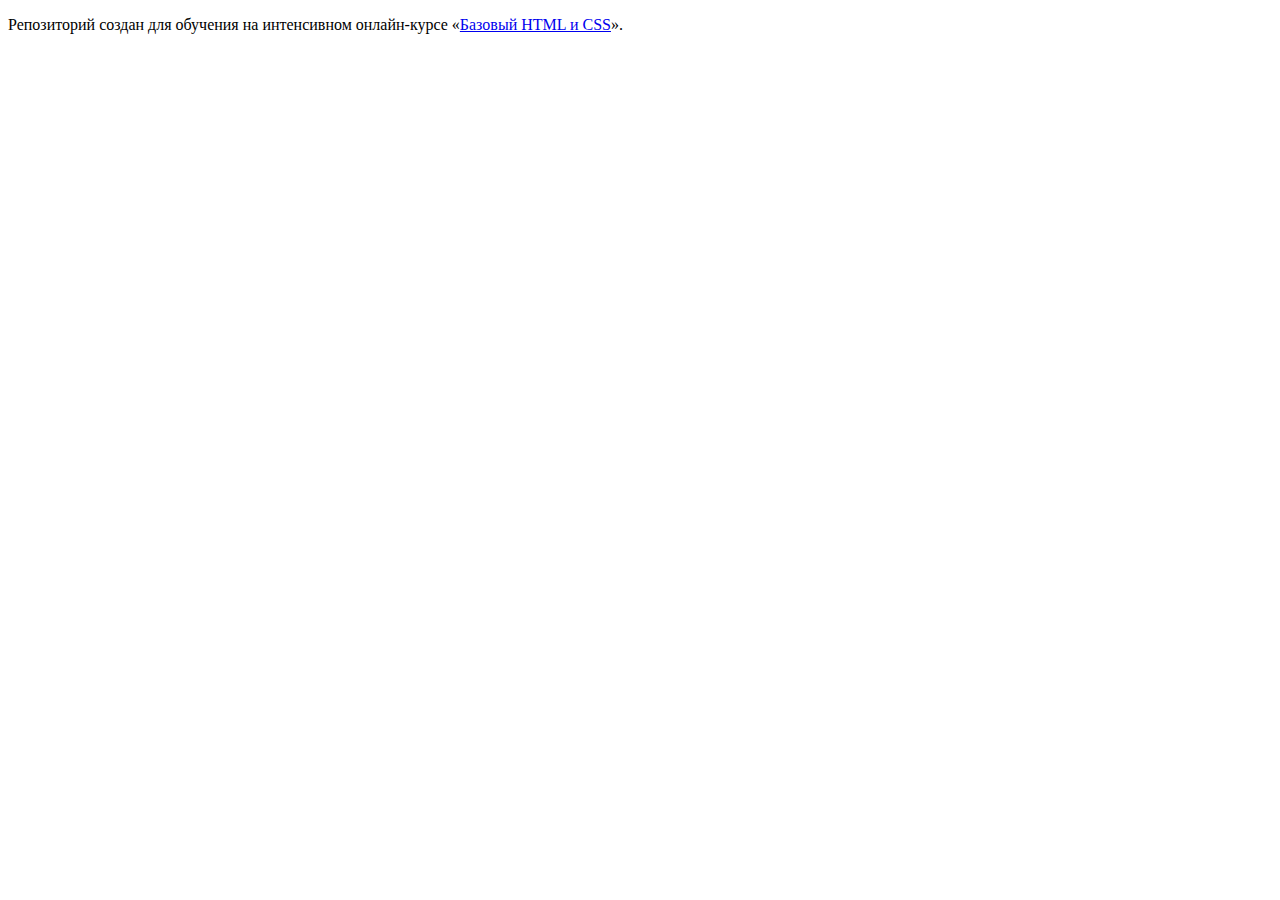
==== index.html @ 091b5f18 ":hatching_chick:" ====
<!DOCTYPE html>
<html lang="ru">
  <head>
    <meta charset="utf-8">
    <title>HTML Academy: Барбершоп</title>
  </head>
  <body>

    <p>Репозиторий создан для обучения на интенсивном онлайн‑курсе «<a href="https://htmlacademy.ru/intensive/htmlcss">Базовый HTML и CSS</a>».</p>

  </body>
</html>
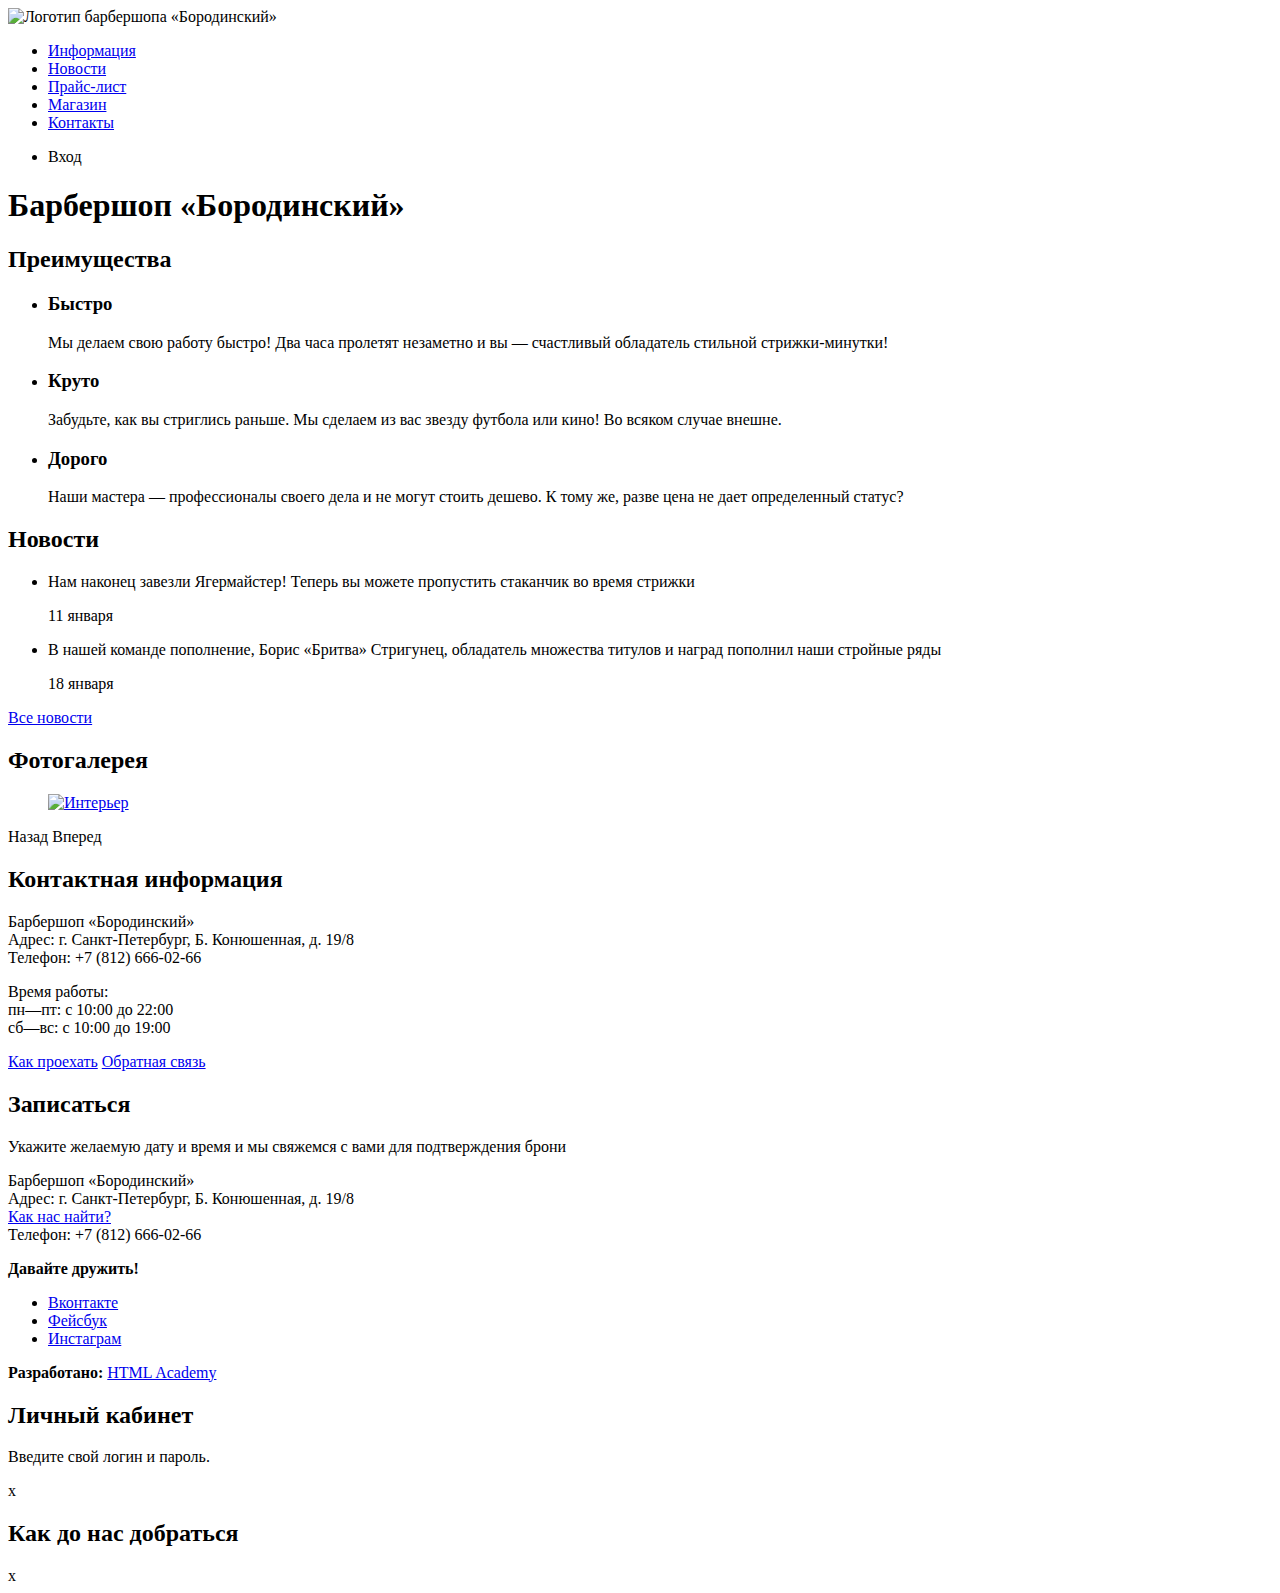
==== commit 8765f5c4: "Учебный проект. Разметка без форм. Главная страница, страница каталога, карточка товара, Прайс-лист" ====
--- a/index.html
+++ b/index.html
@@ -1,12 +1,124 @@
-<!DOCTYPE html>
+﻿<!DOCTYPE html>
 <html lang="ru">
-  <head>
-    <meta charset="utf-8">
-    <title>HTML Academy: Барбершоп</title>
-  </head>
-  <body>
+<head>
+  <meta charset="utf-8">
+  <title>Барбершоп «Бородинский»</title>
+</head>
+<body>
+  <header class="main-header">
+    <nav class="main-navigation">
+      <a class="main-header-logo">
+        <img src="img/index-logo.svg" width="368" height="153" alt="Логотип барбершопа «Бородинский»">
+      </a>
+      <ul class="site-navigation">
+        <li><a href="info.html">Информация</a></li>
+        <li><a href="news.html">Новости</a></li>
+        <li><a href="price.html">Прайс-лист</a></li>
+        <li><a href="catalog.html">Магазин</a></li>
+        <li><a href="contacts.html">Контакты</a></li>
+      </ul>
+      <ul class="user-navigation">
+        <li class="login-link">Вход</li>
+      </ul>
+    </nav>
+  </header>
+  <main class="container">
+    <h1 class="visually-hidden">Барбершоп «Бородинский»</h1>
 
-    <p>Репозиторий создан для обучения на интенсивном онлайн‑курсе «<a href="https://htmlacademy.ru/intensive/htmlcss">Базовый HTML и CSS</a>».</p>
+    <section class="features">
+      <h2 class="visually-hidden">Преимущества</h2>
+      <ul class="features-list">
+        <li class="feature-item">
+          <h3>Быстро</h3>
+          <p>Мы делаем свою работу быстро! Два часа пролетят незаметно и вы — счастливый обладатель стильной стрижки-минутки!</p>
+        </li>
+        <li class="feature-item">
+          <h3>Круто</h3>
+          <p>Забудьте, как вы стриглись раньше. Мы сделаем из вас звезду футбола или кино! Во всяком случае внешне.</p>
+        </li>
+        <li class="feature-item">
+          <h3>Дорого</h3>
+          <p>Наши мастера — профессионалы своего дела и не могут стоить дешево. К тому же, разве цена не дает определенный статус?</p>
+        </li>
+      </ul>
+    </section>
 
-  </body>
-</html>
+    <section class="news">
+      <h2>Новости</h2>
+      <ul class="news-list">
+        <li class="news-item">
+          <p>Нам наконец завезли Ягермайстер! Теперь вы можете пропустить стаканчик во время стрижки</p>
+          <time datetime="2016-01-11">11 января</time>
+        </li>
+        <li class="news-item">
+          <p>В нашей команде пополнение, Борис «Бритва» Стригунец, обладатель множества титулов и наград пополнил наши стройные ряды</p>
+          <time datetime="2016-01-18">18 января</time>
+        </li>
+      </ul>
+      <a class="button" href="news.html">Все новости</a>
+    </section>
+
+    <section class="gallery">
+      <h2>Фотогалерея</h2>
+      <figure class="gallery-content">
+        <a href="#"><img src="img/studio.jpg" width="286" height="164" alt="Интерьер"></a>
+      </figure>
+      <span class="button gallery-button gallery-button-back">Назад</span>
+      <span class="button gallery-button gallery-button-next">Вперед</span>
+    </section>
+
+    <section class="contacts">
+      <h2>Контактная информация</h2>
+      <p>
+        Барбершоп «Бородинский»<br>
+        Адрес: г. Санкт-Петербург, Б. Конюшенная, д. 19/8<br>
+        Телефон: +7 (812) 666-02-66
+      </p>
+      <p>
+        Время работы:<br>
+        пн—пт: с 10:00 до 22:00<br>
+        сб—вс: с 10:00 до 19:00
+      </p>
+      <a class="button contacts-button" href="map.html">Как проехать</a>
+      <a class="button contacts-button" href="contacts.html">Обратная связь</a>
+    </section>
+
+    <section class="appointment">
+      <h2>Записаться</h2>
+      <p class="appointment-info">Укажите желаемую дату и время и мы свяжемся с вами для подтверждения брони</p>
+      <!-- Здесь будет форма -->
+    </section>    
+  </main>
+  <footer class="main-footer">
+    <p class="footer-contacts">
+      Барбершоп «Бородинский»<br>
+      Адрес: г. Санкт-Петербург, Б. Конюшенная, д. 19/8<br>
+      <a href="map.html">Как нас найти?</a><br>
+      Телефон: +7 (812) 666-02-66
+    </p>
+    <div class="footer-social">
+      <b>Давайте дружить!</b>
+      <ul>
+        <li><a class="social-button" href="#">Вконтакте</a></li>
+        <li><a class="social-button" href="#">Фейсбук</a></li>
+        <li><a class="social-button" href="#">Инстаграм</a></li>
+      </ul>
+    </div>
+    <p class="footer-copyright">
+      <b>Разработано:</b>
+      <a class="button" href="https://htmlacademy.ru">HTML Academy</a>
+    </p>
+  </footer>  
+  <section class="modal modal-login">
+    <h2>Личный кабинет</h2>
+    <p>Введите свой логин и пароль.</p>
+    <!-- Здесь будет форма -->
+    <span class="modal-close">x</span>
+  </section>
+
+  <section class="modal modal-map">
+    <h2 class="visually-hidden">Как до нас добраться</h2>
+    <span class="modal-close">x</span>
+  </section>
+</body>
+</html>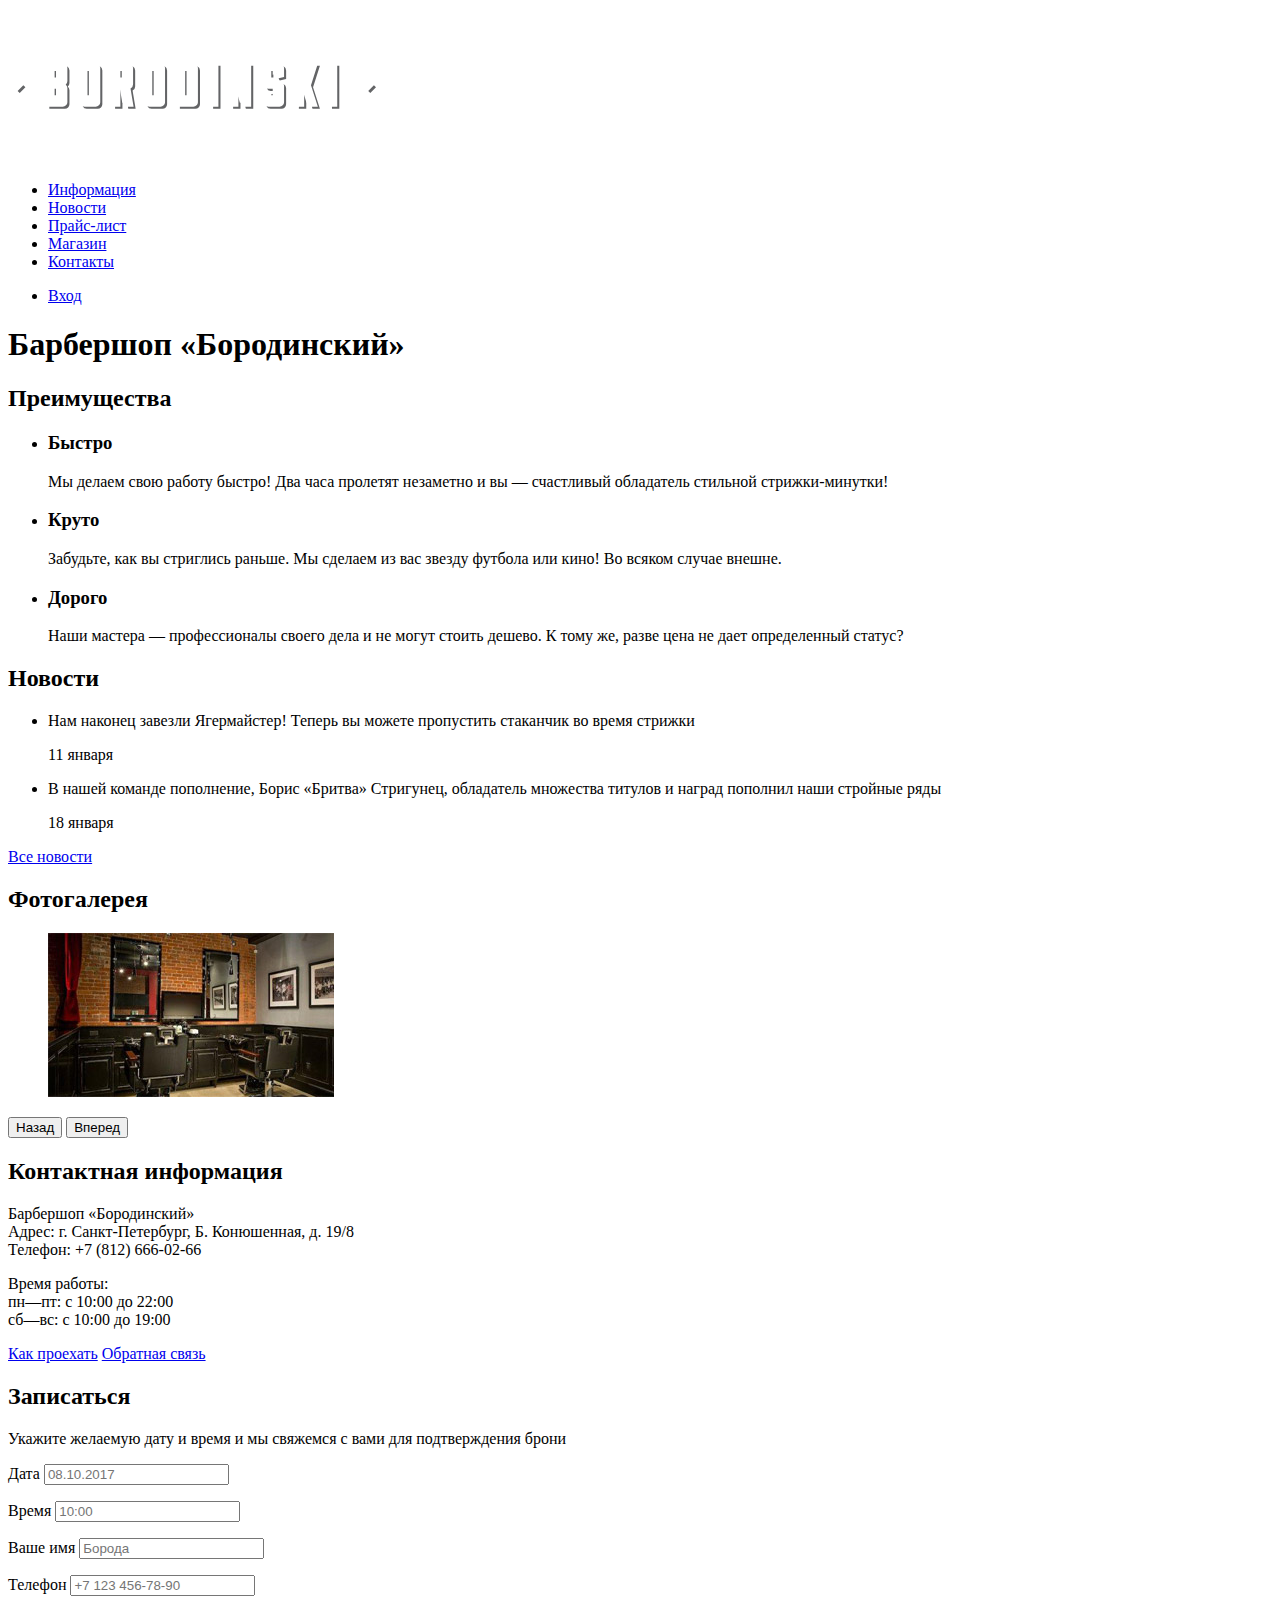
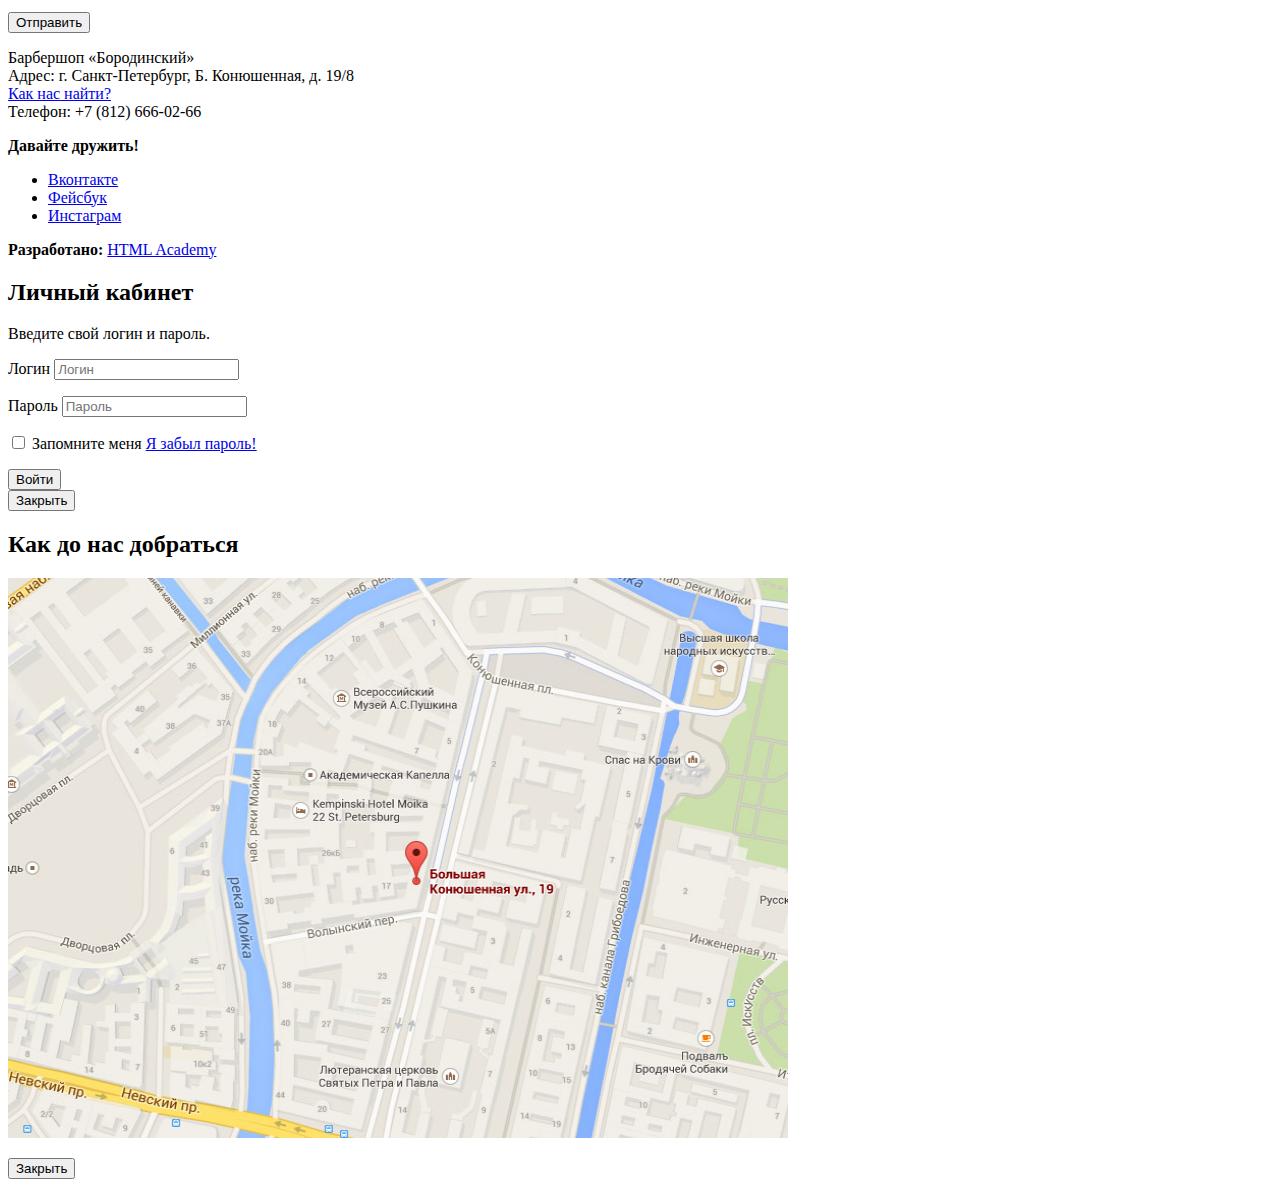
==== commit 71252190: "Добавлена доступность. Размечены формы всех страниц с учетом доступности" ====
--- a/index.html
+++ b/index.html
@@ -18,7 +18,9 @@
         <li><a href="contacts.html">Контакты</a></li>
       </ul>
       <ul class="user-navigation">
-        <li class="login-link">Вход</li>
+        <li class="login-link">
+          <a class="login-link" href="login.html">Вход</a>
+        </li>
       </ul>
     </nav>
   </header>
@@ -63,8 +65,8 @@
       <figure class="gallery-content">
         <a href="#"><img src="img/studio.jpg" width="286" height="164" alt="Интерьер"></a>
       </figure>
-      <span class="button gallery-button gallery-button-back">Назад</span>
-      <span class="button gallery-button gallery-button-next">Вперед</span>
+      <button class="button gallery-button gallery-button-back" type="button">Назад</button>
+      <button class="button gallery-button gallery-button-next" type="button">Вперед</button>
     </section>
 
     <section class="contacts">
@@ -86,8 +88,26 @@
     <section class="appointment">
       <h2>Записаться</h2>
       <p class="appointment-info">Укажите желаемую дату и время и мы свяжемся с вами для подтверждения брони</p>
-      <!-- Здесь будет форма -->
-    </section>    
+      <form class="appointment-form" action="https://echo.htmlacademy.ru" method="post">
+        <p class="appointment-item">
+          <label for="appointment-date">Дата</label>
+          <input id="appointment-date" type="text" name="date" value="" placeholder="08.10.2017">
+        </p>
+        <p class="appointment-item">
+          <label for="appointment-time">Время</label>
+          <input id="appointment-time" type="text" name="time" value="" placeholder="10:00">
+        </p>
+        <p class="appointment-item">
+          <label for="appointment-name">Ваше имя</label>
+          <input id="appointment-name" type="text" name="name" value="" placeholder="Борода">
+        </p>
+        <p class="appointment-item">
+          <label for="appointment-phone">Телефон</label>
+          <input id="appointment-phone" type="tel" name="phone" value="" placeholder="+7 123 456-78-90">
+        </p>
+        <button class="button" type="submit">Отправить</button>
+      </form>
+    </section>
   </main>
   <footer class="main-footer">
     <p class="footer-contacts">
@@ -112,13 +132,34 @@
   <section class="modal modal-login">
     <h2>Личный кабинет</h2>
     <p>Введите свой логин и пароль.</p>
-    <!-- Здесь будет форма -->
-    <span class="modal-close">x</span>
+    <form class="login-form" action="https://echo.htmlacademy.ru" method="post">
+      <p>
+        <label class="visually-hidden" for="user-login">Логин</label>
+        <input class="login-icon-user" id="user-login" type="text" name="login" placeholder="Логин">
+      </p>
+      <p>
+        <label class="visually-hidden" for="user-password">Пароль</label>
+        <input class="login-icon-password" id="user-password" type="password" name="password" placeholder="Пароль">
+      </p>
+      <p class="login-password-info">
+        <label class="login-checkbox">
+          <input type="checkbox" name="remember" class="visually-hidden">
+          <span class="checkbox-indicator"></span>
+          Запомните меня
+        </label>
+        <a class="restore" href="#">Я забыл пароль!</a>
+      </p>
+      <button class="button" type="submit">Войти</button>
+    </form>
+    <button class="modal-close" type="button">Закрыть</button>
   </section>
 
   <section class="modal modal-map">
     <h2 class="visually-hidden">Как до нас добраться</h2>
-    <span class="modal-close">x</span>
+    <p>
+      <img src="img/map.jpg" width="780" height="560" alt="Офис компании по адресу ул. Большая Конюшенная 19/8, Санкт-Петербург">
+    </p>
+    <button class="modal-close" type="button">Закрыть</button>
   </section>
 </body>
 </html>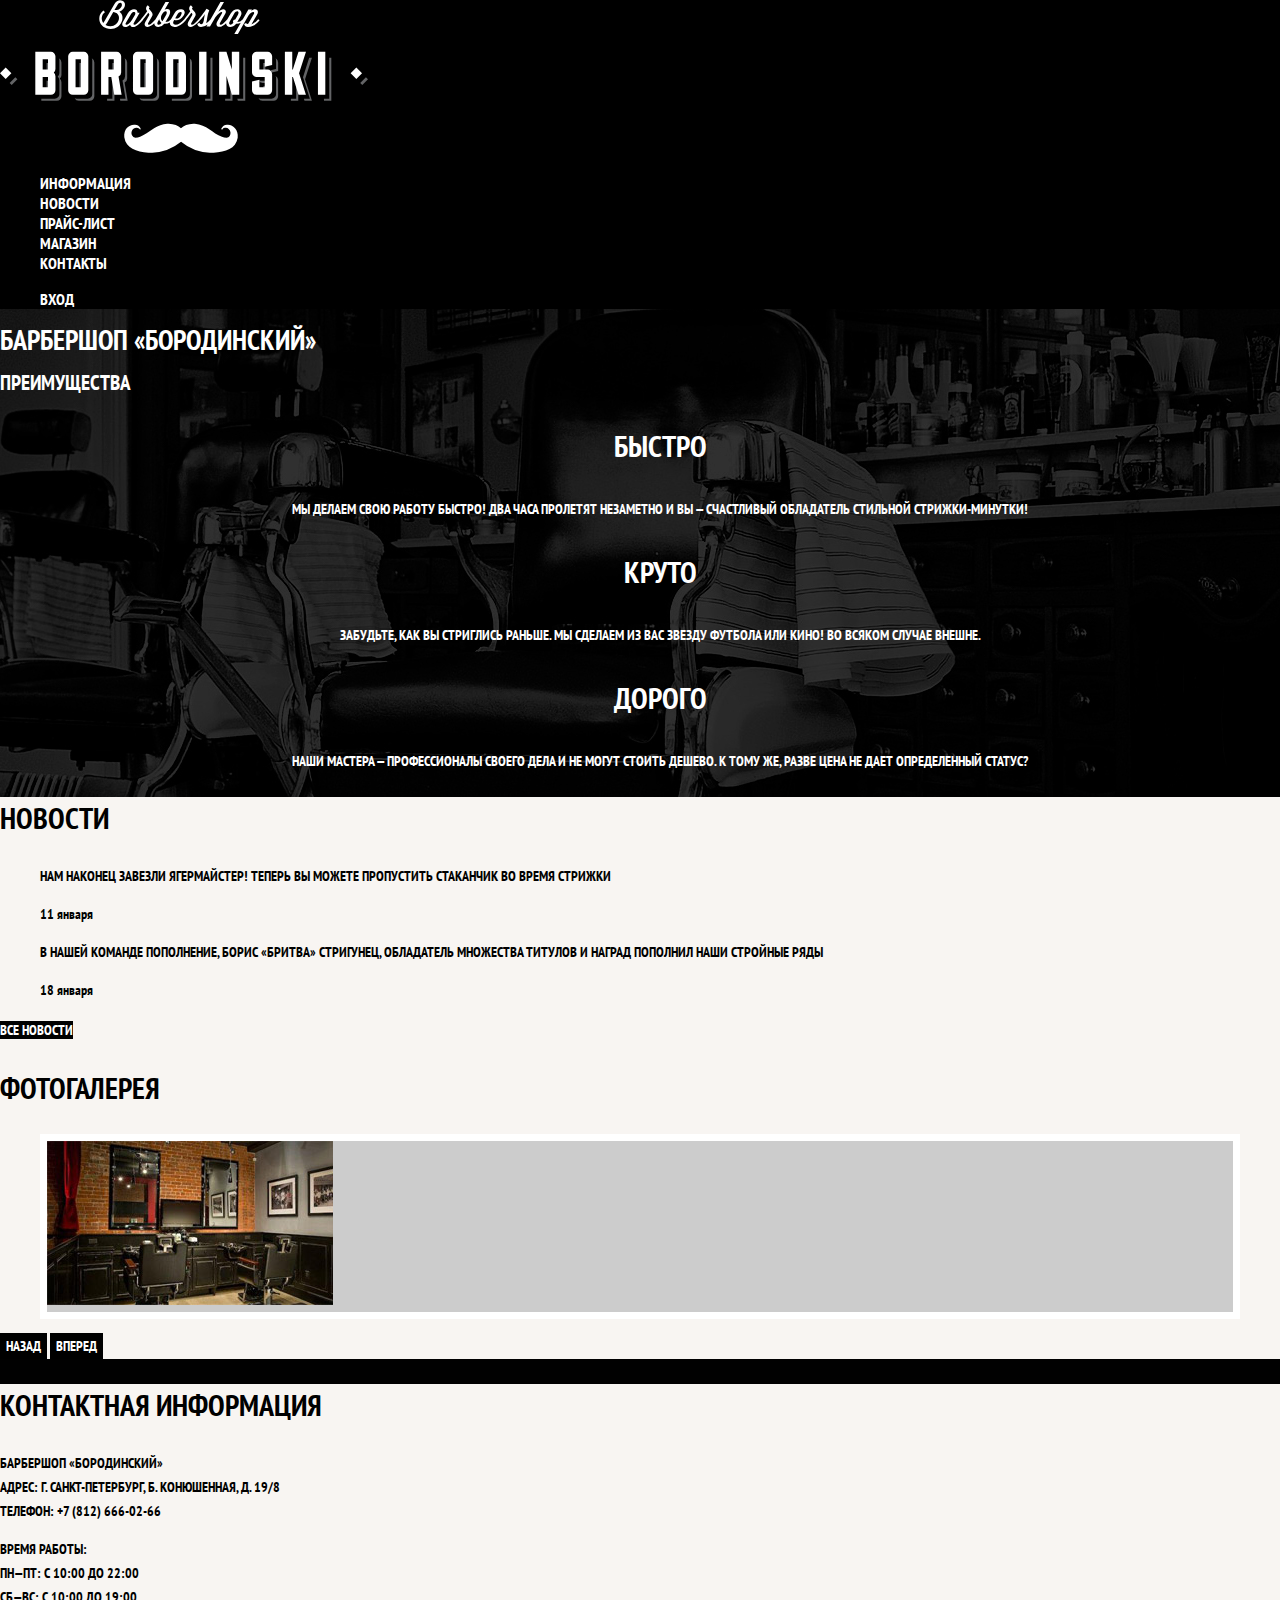
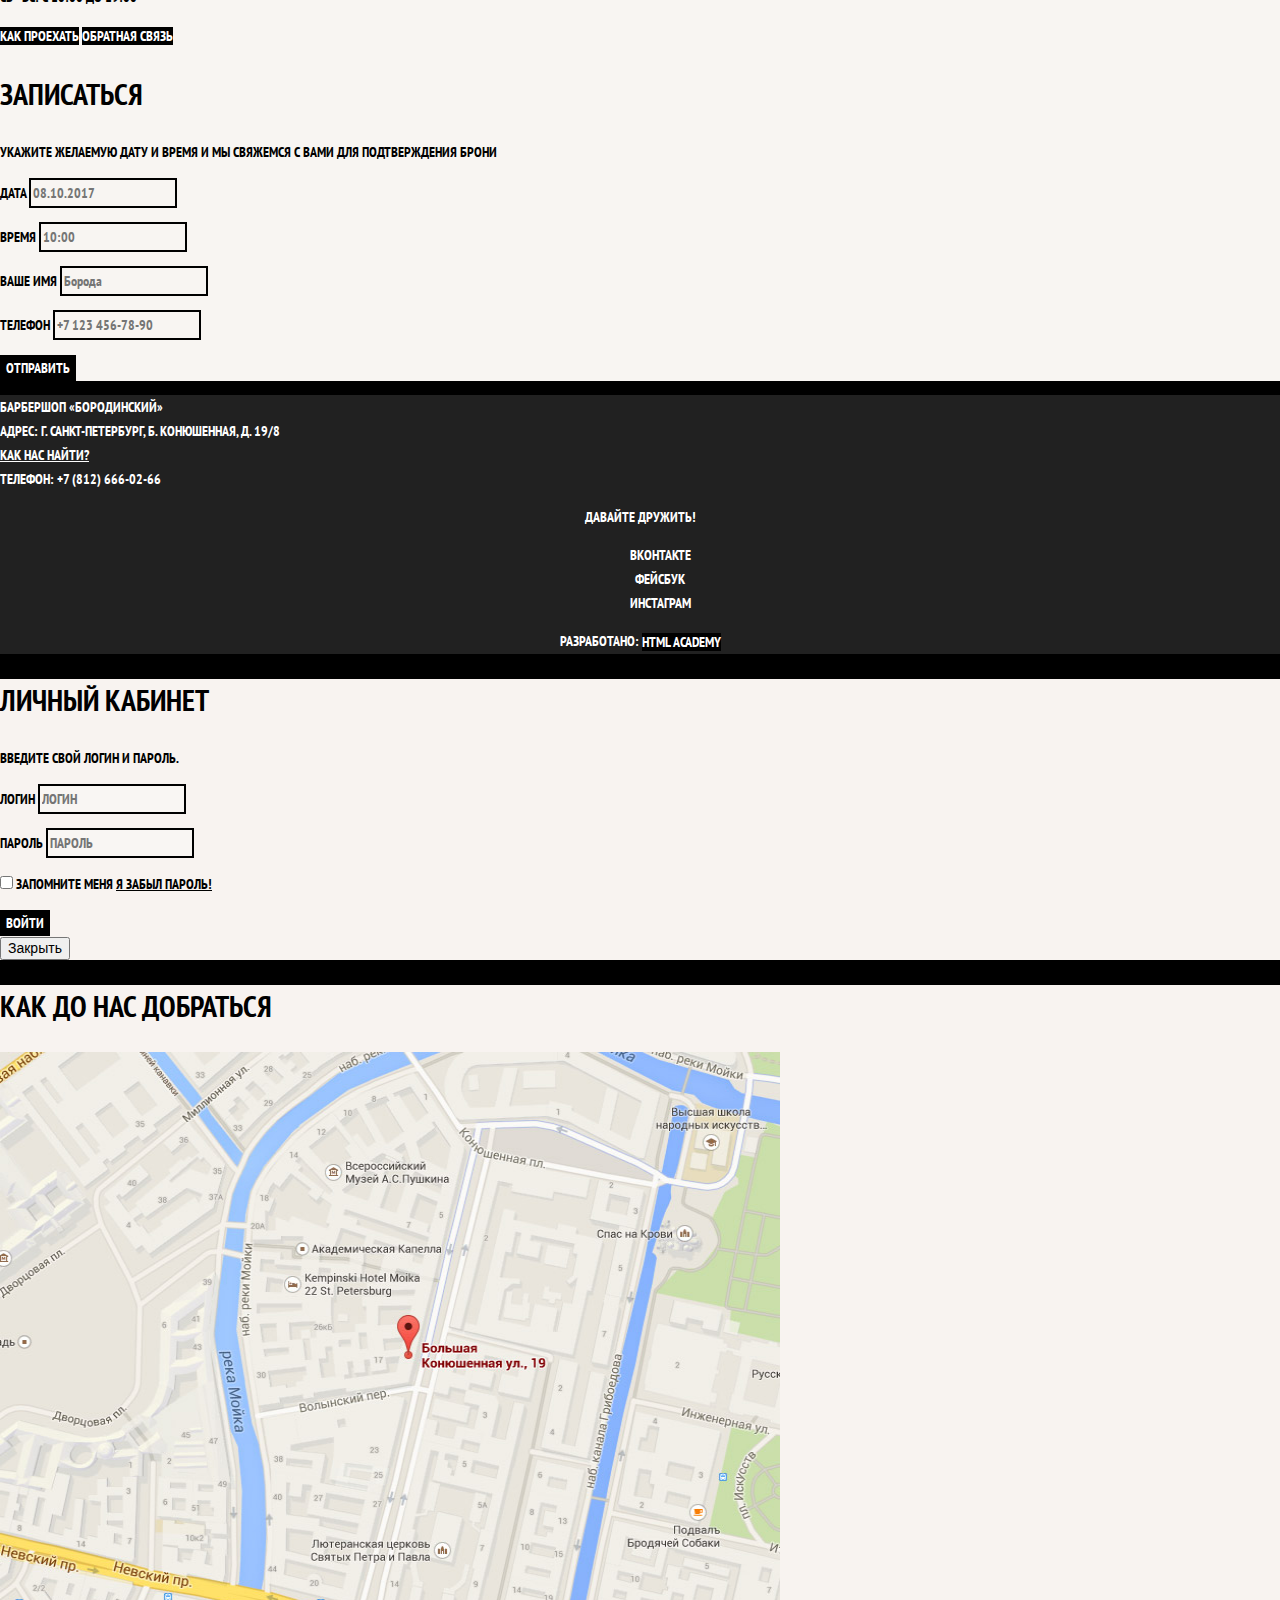
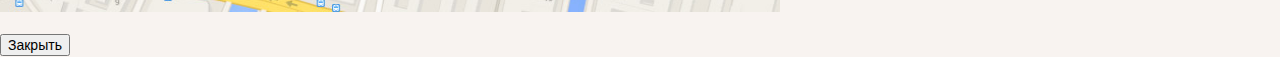
==== commit 11743f18: "Базовая стилизация страниц сайта Барбершоп" ====
--- a/index.html
+++ b/index.html
@@ -3,6 +3,9 @@
 <head>
   <meta charset="utf-8">
   <title>Барбершоп «Бородинский»</title>
+  <link href="https://fonts.googleapis.com/css?family=PT+Sans+Narrow:400,700&amp;subset=latin,cyrillic" rel="stylesheet">
+  <link href="css/normalize.css" rel="stylesheet" />
+  <link href="css/style.css" rel="stylesheet" />
 </head>
 <body>
   <header class="main-header">
@@ -45,70 +48,74 @@
       </ul>
     </section>
 
-    <section class="news">
-      <h2>Новости</h2>
-      <ul class="news-list">
-        <li class="news-item">
-          <p>Нам наконец завезли Ягермайстер! Теперь вы можете пропустить стаканчик во время стрижки</p>
-          <time datetime="2016-01-11">11 января</time>
-        </li>
-        <li class="news-item">
-          <p>В нашей команде пополнение, Борис «Бритва» Стригунец, обладатель множества титулов и наград пополнил наши стройные ряды</p>
-          <time datetime="2016-01-18">18 января</time>
-        </li>
-      </ul>
-      <a class="button" href="news.html">Все новости</a>
-    </section>
+    <div class="index-columns">
+      <section class="news">
+        <h2>Новости</h2>
+        <ul class="news-list">
+          <li class="news-item">
+            <p>Нам наконец завезли Ягермайстер! Теперь вы можете пропустить стаканчик во время стрижки</p>
+            <time datetime="2016-01-11">11 января</time>
+          </li>
+          <li class="news-item">
+            <p>В нашей команде пополнение, Борис «Бритва» Стригунец, обладатель множества титулов и наград пополнил наши стройные ряды</p>
+            <time datetime="2016-01-18">18 января</time>
+          </li>
+        </ul>
+        <a class="button" href="news.html">Все новости</a>
+      </section>
 
-    <section class="gallery">
-      <h2>Фотогалерея</h2>
-      <figure class="gallery-content">
-        <a href="#"><img src="img/studio.jpg" width="286" height="164" alt="Интерьер"></a>
-      </figure>
-      <button class="button gallery-button gallery-button-back" type="button">Назад</button>
-      <button class="button gallery-button gallery-button-next" type="button">Вперед</button>
-    </section>
+      <section class="gallery">
+        <h2>Фотогалерея</h2>
+        <figure class="gallery-content">
+          <a href="#"><img src="img/studio.jpg" width="286" height="164" alt="Интерьер"></a>
+        </figure>
+        <button class="button gallery-button gallery-button-back" type="button">Назад</button>
+        <button class="button gallery-button gallery-button-next" type="button">Вперед</button>
+      </section>
+    </div>
 
-    <section class="contacts">
-      <h2>Контактная информация</h2>
-      <p>
-        Барбершоп «Бородинский»<br>
-        Адрес: г. Санкт-Петербург, Б. Конюшенная, д. 19/8<br>
-        Телефон: +7 (812) 666-02-66
-      </p>
-      <p>
-        Время работы:<br>
-        пн—пт: с 10:00 до 22:00<br>
-        сб—вс: с 10:00 до 19:00
-      </p>
-      <a class="button contacts-button" href="map.html">Как проехать</a>
-      <a class="button contacts-button" href="contacts.html">Обратная связь</a>
-    </section>
+    <div class="index-columns">
+      <section class="contacts">
+        <h2>Контактная информация</h2>
+        <p>
+          Барбершоп «Бородинский»<br>
+          Адрес: г. Санкт-Петербург, Б. Конюшенная, д. 19/8<br>
+          Телефон: +7 (812) 666-02-66
+        </p>
+        <p>
+          Время работы:<br>
+          пн—пт: с 10:00 до 22:00<br>
+          сб—вс: с 10:00 до 19:00
+        </p>
+        <a class="button contacts-button" href="map.html">Как проехать</a>
+        <a class="button contacts-button" href="contacts.html">Обратная связь</a>
+      </section>
 
-    <section class="appointment">
-      <h2>Записаться</h2>
-      <p class="appointment-info">Укажите желаемую дату и время и мы свяжемся с вами для подтверждения брони</p>
-      <form class="appointment-form" action="https://echo.htmlacademy.ru" method="post">
-        <p class="appointment-item">
-          <label for="appointment-date">Дата</label>
-          <input id="appointment-date" type="text" name="date" value="" placeholder="08.10.2017">
-        </p>
-        <p class="appointment-item">
-          <label for="appointment-time">Время</label>
-          <input id="appointment-time" type="text" name="time" value="" placeholder="10:00">
-        </p>
-        <p class="appointment-item">
-          <label for="appointment-name">Ваше имя</label>
-          <input id="appointment-name" type="text" name="name" value="" placeholder="Борода">
-        </p>
-        <p class="appointment-item">
-          <label for="appointment-phone">Телефон</label>
-          <input id="appointment-phone" type="tel" name="phone" value="" placeholder="+7 123 456-78-90">
-        </p>
-        <button class="button" type="submit">Отправить</button>
-      </form>
-    </section>
-  </main>
+      <section class="appointment">
+        <h2>Записаться</h2>
+        <p class="appointment-info">Укажите желаемую дату и время и мы свяжемся с вами для подтверждения брони</p>
+        <form class="appointment-form" action="https://echo.htmlacademy.ru" method="post">
+          <p class="appointment-item">
+            <label for="appointment-date">Дата</label>
+            <input id="appointment-date" type="text" name="date" value="" placeholder="08.10.2017">
+          </p>
+          <p class="appointment-item">
+            <label for="appointment-time">Время</label>
+            <input id="appointment-time" type="text" name="time" value="" placeholder="10:00">
+          </p>
+          <p class="appointment-item">
+            <label for="appointment-name">Ваше имя</label>
+            <input id="appointment-name" type="text" name="name" value="" placeholder="Борода">
+          </p>
+          <p class="appointment-item">
+            <label for="appointment-phone">Телефон</label>
+            <input id="appointment-phone" type="tel" name="phone" value="" placeholder="+7 123 456-78-90">
+          </p>
+          <button class="button" type="submit">Отправить</button>
+        </form>
+      </section>
+    </div>
+</main>
   <footer class="main-footer">
     <p class="footer-contacts">
       Барбершоп «Бородинский»<br>
--- a/css/style.css
+++ b/css/style.css
@@ -0,0 +1,396 @@
+﻿body {
+  margin: 0;
+  padding: 0;
+
+  font-family: "PT Sans Narrow", Arial, sans-serif;
+  font-size: 14px;
+  line-height: 24px;
+  font-weight: 700;
+  color: #ffffff;
+  text-transform: uppercase;
+
+  background-color: #000000;
+  background-image: url("../img/bg.jpg");
+  background-position: top center;
+  background-repeat: no-repeat;
+}
+
+.inner-page {
+  color: #000000;
+
+  background-color: #f9f6f3;
+  background-image: url("../img/pattern-light.jpg");
+  background-position: 0 0;
+  background-repeat: repeat;
+}
+
+a {
+  text-decoration: none;
+}
+
+.button {
+  font: inherit;
+
+  text-align: center;
+  color: #ffffff;
+  vertical-align: middle;
+  text-transform: uppercase;
+
+  background-color: #000000;
+  border: none;
+}
+
+.button:hover,
+.button:focus,
+.button:active {
+  background-color: #663d15;
+}
+
+.main-navigation {
+  font-size: 16px;
+  line-height: 20px;
+  color: #ffffff;
+
+  background-color: #000000;
+}
+
+.site-navigation,
+.user-navigation {
+  list-style: none;
+}
+
+.site-navigation a,
+.user-navigation a {
+  color: #ffffff;
+}
+
+.site-navigation a:hover,
+.site-navigation a:focus,
+.user-navigation a:hover,
+.user-navigation a:focus {
+  background-color: #242424;
+}
+
+.features-list {
+  list-style: none;
+}
+
+.feature-item {
+  text-align: center;
+}
+
+.feature-item h3 {
+  font-size: 30px;
+  line-height: 42px;
+}
+
+.index-columns {
+  color: #000000;
+
+  background-color: #f8f5f2;
+  background-image: url("img/pattern-light.jpg");
+  background-position: 0 0;
+  background-repeat: repeat;
+}
+
+.index-columns h2 {
+  font-size: 30px;
+  line-height: 42px;
+}
+
+.news-list {
+  list-style: none;
+}
+
+.news-item time {
+  text-transform: none;
+}
+
+.gallery-content {
+  background-color: #cccccc;
+  border: 7px solid #ffffff;
+}
+
+.appointment-item input {
+  font: inherit;
+  background-color: transparent;
+  border: 2px solid #000000;
+}
+
+.appointment-item input:focus {
+  border-color: #663d15;
+}
+
+.page-title {
+  font-size: 30px;
+  line-height: 42px;
+}
+
+.breadcrumbs {
+  list-style: none;
+}
+
+.breadcrumbs a {
+  color: #000000;
+}
+
+.breadcrumbs a:hover,
+.breadcrumbs a:focus {
+  text-decoration: underline;
+}
+
+.breadcrumbs-current {
+  color: #aba9a7;
+}
+
+.filter fieldset {
+  border: none;
+}
+
+.filter legend {
+  font-size: 24px;
+  line-height: 30px;
+}
+
+.filter ul {
+  list-style: none;
+  line-height: 18px;
+}
+
+.filter-input:hover + label,
+.filter-input:focus + label {
+  color: #663d15;
+}
+
+.filter-input:disabled + label {
+  color: #000000;
+
+  opacity: 0.5;
+}
+
+.catalog-list {
+  list-style: none;
+}
+
+.catalog-item {
+  background-color: #f8f8f8;
+  box-shadow: 0 0 10px rgba(0, 0, 0, 0.1);
+}
+
+.catalog-item:hover {
+  box-shadow: 0 0 10px rgba(0, 0, 0, 0.2);
+}
+
+.catalog-item a {
+  color: #000000;
+}
+
+.catalog-item h3 {
+  font-size: 14px;
+  line-height: 18px;
+}
+
+.catalog-category {
+  text-transform: none;
+}
+
+.catalog-item-price b {
+  font-size: 14px;
+  line-height: 20px;
+  text-align: center;
+
+  background-color: #e5e5e5;
+}
+
+.catalog-item-price .button {
+  line-height: 20px;
+  color: #ffffff;
+}
+
+.pagination-list {
+  list-style: none;
+}
+
+.pagination-item a {
+  color: #ffffff;
+
+  background-color: #000000;
+}
+
+.pagination-item a:hover,
+.pagination-item a:focus,
+.pagination-item a:active {
+  background-color: #663d15;
+}
+
+.pagination-item-current a {
+  color: #000000;
+
+  background-color: #ffffff;
+}
+
+.pagination-item-current a:hover,
+.pagination-item-current a:focus,
+.pagination-item-current a:active {
+  color: #000000;
+
+  background-color: #ffffff;
+}
+
+.product-photo-preview {
+  list-style: none;
+}
+
+.product-photo-preview li {
+  box-shadow: 0 0 10px 2px rgba(0, 0, 0, 0.1);
+}
+
+.product-photo-full {
+  box-shadow: 0 0 10px 2px rgba(0, 0, 0, 0.1);
+}
+
+.product-article {
+  text-align: right;
+  color: #aeaeae;
+}
+
+.product-price b {
+  line-height: 20px;
+  text-align: center;
+
+  background-color: #e5e5e5;
+}
+
+.product-info h3 {
+  font-size: 24px;
+  line-height: 30px;
+}
+
+.product-info ul {
+  list-style: none;
+}
+
+
+.decoration {
+  font-size: 48px;
+  line-height: 48px;
+  text-align: center;
+}
+
+.decoration::before, .decoration::after {
+  content: "";
+  display: inline-block;
+  position: relative;
+  top: -15px;
+
+  width: 100px;
+  height: 100px;
+
+  border-bottom: 2px solid #000101;
+}
+
+
+.used-products ul {
+  list-style: none;
+}
+
+.price-table {
+  border-collapse: collapse;
+}
+
+.price-table th {
+  text-align: left;
+}
+
+.price-table td {
+  text-align: center;
+}
+
+
+.price-table td, .price-table th {
+    border: 2px solid #000101;
+  }
+
+.main-footer {
+  color: #ffffff;
+  background-color: #212121;
+  background-image: url("img/pattern-dark.jpg");
+  background-position: 0 0;
+  background-repeat: repeat;
+}
+
+.footer-contacts a {
+  color: #ffffff;
+  text-decoration: underline;
+}
+
+.footer-contacts a:hover,
+.footer-contacts a:focus {
+  text-decoration: none;
+}
+
+.footer-social {
+  text-align: center;
+}
+
+.footer-social ul {
+  list-style: none;
+}
+
+.social-button {
+  color: #ffffff;
+}
+
+.footer-copyright {
+  text-align: center;
+}
+
+.footer-copyright .button:hover,
+.footer-copyright .button:focus {
+  color: #000000;
+
+  background-color: #ffffff;
+}
+
+.modal {
+  color: #000000;
+
+  background-color: #f8f3f0;
+  background-image: url("img/pattern-light.jpg");
+  background-position: 0 0;
+  background-repeat: repeat;
+}
+
+.modal h2 {
+  font-size: 30px;
+  line-height: 42px;
+}
+
+.login-form input[type="text"],
+.login-form input[type="password"] {
+  font: inherit;
+  color: #000000;
+  text-transform: uppercase;
+
+  background-color: #f9f6f3;
+  border: 2px solid #000000;
+}
+
+.login-form input:focus {
+  border-color: #663d15;
+}
+
+.login-checkbox:hover,
+.login-checkbox:focus {
+  color: #663d15;
+}
+
+.restore {
+  color: #000000;
+  text-decoration: underline;
+}
+
+.restore:hover,
+.restore:focus {
+  text-decoration: none;
+}
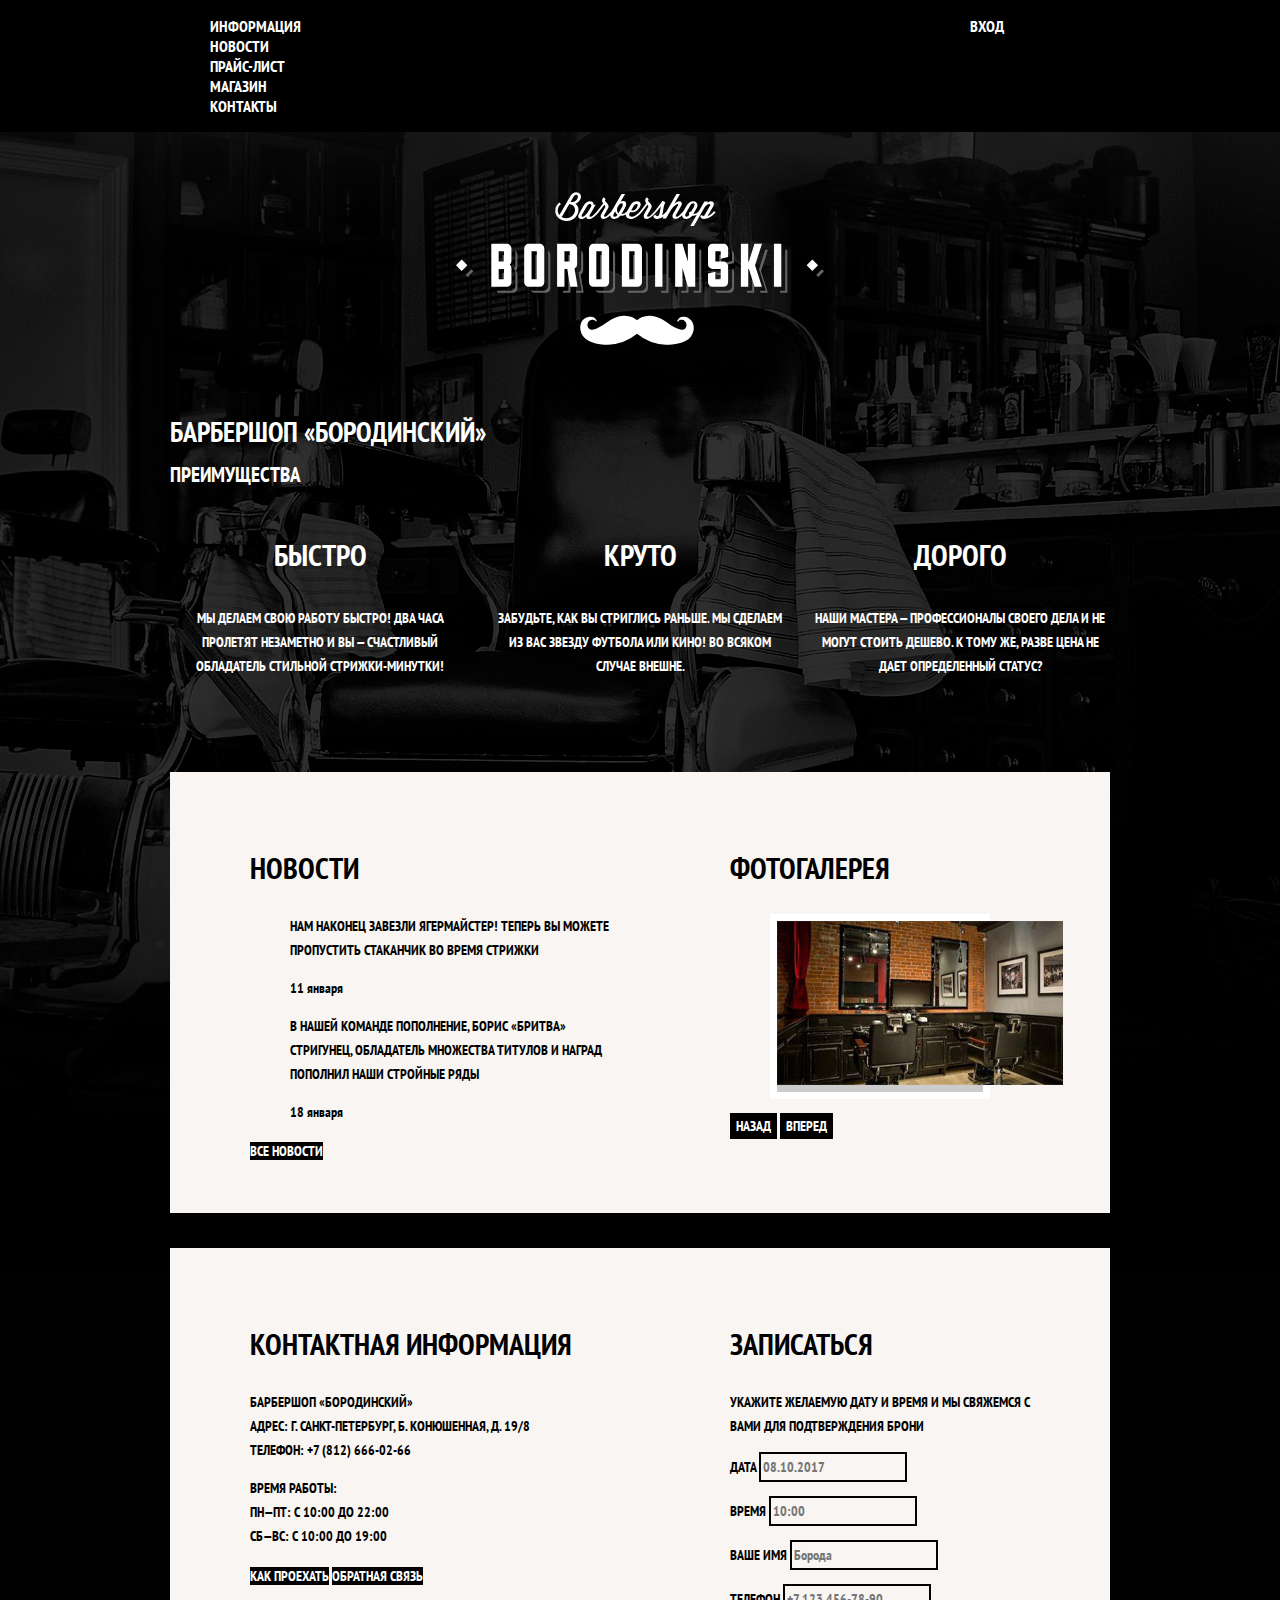
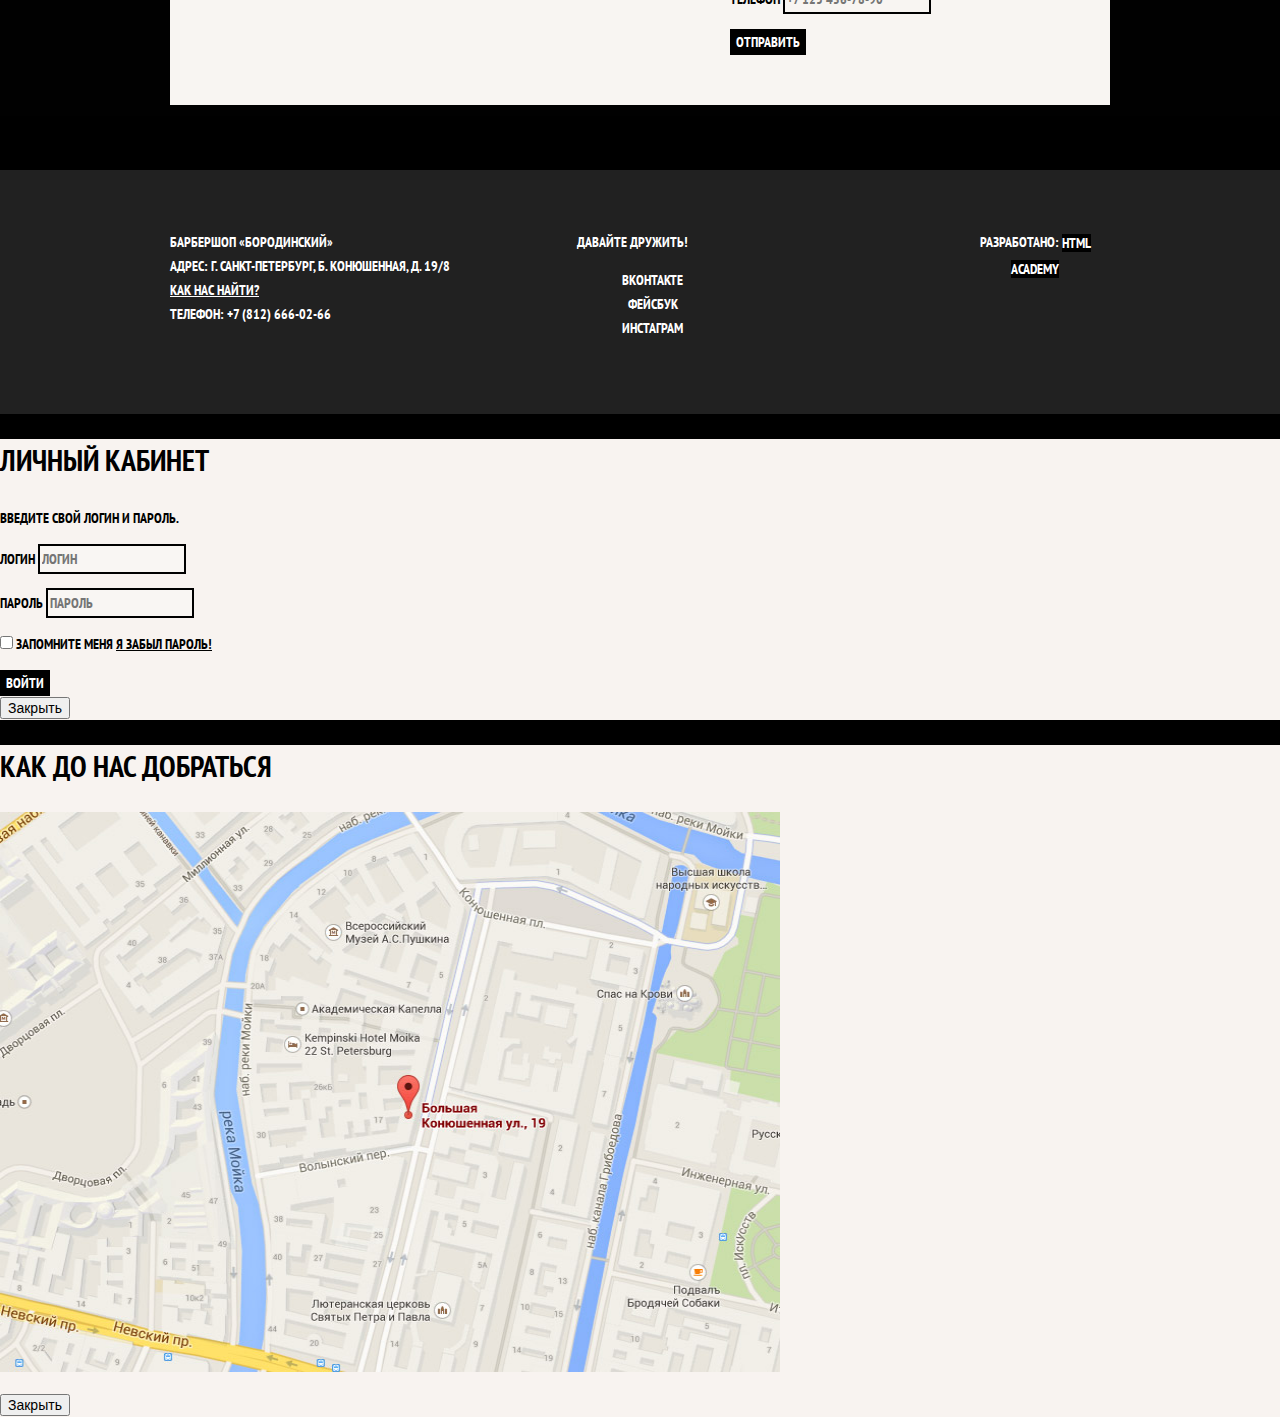
==== commit 42d6af7f: "Добавила сетку на главную страницу, страницу каталога, старицу карточки товара и прайс листа" ====
--- a/index.html
+++ b/index.html
@@ -13,18 +13,22 @@
       <a class="main-header-logo">
         <img src="img/index-logo.svg" width="368" height="153" alt="Логотип барбершопа «Бородинский»">
       </a>
-      <ul class="site-navigation">
-        <li><a href="info.html">Информация</a></li>
-        <li><a href="news.html">Новости</a></li>
-        <li><a href="price.html">Прайс-лист</a></li>
-        <li><a href="catalog.html">Магазин</a></li>
-        <li><a href="contacts.html">Контакты</a></li>
-      </ul>
-      <ul class="user-navigation">
-        <li class="login-link">
-          <a class="login-link" href="login.html">Вход</a>
-        </li>
-      </ul>
+      <div class="main-navigation-wrapper">
+        <div class="container">
+          <ul class="site-navigation">
+            <li><a href="info.html">Информация</a></li>
+            <li><a href="news.html">Новости</a></li>
+            <li><a href="price.html">Прайс-лист</a></li>
+            <li><a href="catalog.html">Магазин</a></li>
+            <li><a href="contacts.html">Контакты</a></li>
+          </ul>
+          <ul class="user-navigation">
+            <li class="login-link">
+              <a class="login-link" href="login.html">Вход</a>
+            </li>
+          </ul>
+          </div>
+        </div>
     </nav>
   </header>
   <main class="container">
@@ -117,25 +121,27 @@
     </div>
 </main>
   <footer class="main-footer">
-    <p class="footer-contacts">
-      Барбершоп «Бородинский»<br>
-      Адрес: г. Санкт-Петербург, Б. Конюшенная, д. 19/8<br>
-      <a href="map.html">Как нас найти?</a><br>
-      Телефон: +7 (812) 666-02-66
-    </p>
-    <div class="footer-social">
-      <b>Давайте дружить!</b>
-      <ul>
-        <li><a class="social-button" href="#">Вконтакте</a></li>
-        <li><a class="social-button" href="#">Фейсбук</a></li>
-        <li><a class="social-button" href="#">Инстаграм</a></li>
-      </ul>
-    </div>
-    <p class="footer-copyright">
-      <b>Разработано:</b>
-      <a class="button" href="https://htmlacademy.ru">HTML Academy</a>
-    </p>
-  </footer>  
+    <div class="container">
+      <p class="footer-contacts">
+        Барбершоп «Бородинский»<br>
+        Адрес: г. Санкт-Петербург, Б. Конюшенная, д. 19/8<br>
+        <a href="map.html">Как нас найти?</a><br>
+        Телефон: +7 (812) 666-02-66
+      </p>
+      <div class="footer-social">
+        <b>Давайте дружить!</b>
+        <ul>
+          <li><a class="social-button" href="#">Вконтакте</a></li>
+          <li><a class="social-button" href="#">Фейсбук</a></li>
+          <li><a class="social-button" href="#">Инстаграм</a></li>
+        </ul>
+      </div>
+      <p class="footer-copyright">
+        <b>Разработано:</b>
+        <a class="button" href="https://htmlacademy.ru">HTML Academy</a>
+      </p>
+      </div>
+  </footer>
   <section class="modal modal-login">
     <h2>Личный кабинет</h2>
     <p>Введите свой логин и пароль.</p>
--- a/css/style.css
+++ b/css/style.css
@@ -24,6 +24,15 @@
   background-repeat: repeat;
 }
 
+.main-header {
+  margin-bottom: 75px;
+}
+
+.inner-page .main-header {
+  margin-bottom: 50px;
+  background-color: #000000;
+}
+
 a {
   text-decoration: none;
 }
@@ -47,16 +56,59 @@
 }
 
 .main-navigation {
+  display: flex;
+  flex-direction: column;
+  align-items: center;
+
   font-size: 16px;
   line-height: 20px;
   color: #ffffff;
 
+  background-color: transparent;
+}
+
+.inner-page .main-navigation {
+  display: flex;
+  align-items: flex-start;
+  flex-direction: row;
+}
+
+.main-header-logo {
+  order: 2;
+  width: 368px;
+  height: 153px;
+}
+
+.inner-page .main-header-logo {
+  order: 0;
+  width: 111px;
+  height: 24px;
+  padding: 23px 20px;
+}
+
+.main-navigation-wrapper {
+  width: 100%;
+  margin-bottom: 60px;
+  
   background-color: #000000;
+}
+
+.main-navigation-wrapper .container {
+  display: flex;
+  justify-content: space-between;
 }
 
 .site-navigation,
 .user-navigation {
   list-style: none;
+}
+
+.site-navigation {
+  width: 620px;
+}
+
+.user-navigation {
+  width: 140px;
 }
 
 .site-navigation a,
@@ -71,11 +123,27 @@
   background-color: #242424;
 }
 
+.container {
+  width: 940px;
+  margin: 0 auto;
+  padding: 0 10px;
+}
+
+.features {
+  margin-bottom: 80px;
+}
+
 .features-list {
+  display: flex;
+  justify-content: space-between;
+  margin: 0;
+  padding: 0;
+
   list-style: none;
 }
 
 .feature-item {
+  width: 300px;
   text-align: center;
 }
 
@@ -85,6 +153,11 @@
 }
 
 .index-columns {
+  display: flex;
+  justify-content: space-between;
+  padding: 50px 80px;
+  margin-bottom: 35px;
+
   color: #000000;
 
   background-color: #f8f5f2;
@@ -98,17 +171,54 @@
   line-height: 42px;
 }
 
+.inner-page .index-columns {
+  display: flex;
+  justify-content: space-between;
+  padding: 25px 10px;
+  margin-bottom: 20px;
+}
+
+.used-products, 
+.news {
+  width: 380px;
+}
+
+.price-info,
+.price-table {
+  width: 460px;
+}
+
+.used-products h3 {
+  width: 240px;
+}
+
+.price-info h3 {
+  width: 220px;
+}
+
 .news-list {
   list-style: none;
 }
 
 .news-item time {
   text-transform: none;
+}
+
+.gallery {
+  width: 300px;
 }
 
 .gallery-content {
   background-color: #cccccc;
   border: 7px solid #ffffff;
+}
+
+.contacts {
+  width: 380px;
+}
+
+.appointment {
+  width: 300px;
 }
 
 .appointment-item input {
@@ -122,11 +232,19 @@
 }
 
 .page-title {
+  margin: 0;
+  margin-bottom: 15px;
+  padding: 0;
+
   font-size: 30px;
   line-height: 42px;
 }
 
 .breadcrumbs {
+  padding: 0;
+  margin: 0;
+  margin-bottom: 50px;
+
   list-style: none;
 }
 
@@ -143,6 +261,15 @@
   color: #aba9a7;
 }
 
+.catalog-columns {
+  display: flex;
+  justify-content: space-between;
+}
+
+.filters {
+  width: 180px;
+}
+
 .filter fieldset {
   border: none;
 }
@@ -168,13 +295,31 @@
   opacity: 0.5;
 }
 
+.catalog {
+  width: 700px;
+}
+
 .catalog-list {
+  display: flex;
+  flex-wrap: wrap;
+  padding: 0;
+  margin: 0;
+  margin-bottom: 25px;
+
   list-style: none;
 }
 
 .catalog-item {
+  width: 220px;
+  margin-bottom: 20px;
+  margin-right: 20px;
+
   background-color: #f8f8f8;
   box-shadow: 0 0 10px rgba(0, 0, 0, 0.1);
+}
+
+.catalog-item:nth-child(3n) {
+  margin-right: 0;
 }
 
 .catalog-item:hover {
@@ -241,6 +386,10 @@
   list-style: none;
 }
 
+.product-photos {
+  width: 460px;
+}
+
 .product-photo-preview li {
   box-shadow: 0 0 10px 2px rgba(0, 0, 0, 0.1);
 }
@@ -261,9 +410,22 @@
   background-color: #e5e5e5;
 }
 
-.product-info h3 {
+.product-info {
+  width: 390px;
+}
+
+.product-info h3,
+.used-products h3,
+.price-info h3,
+.about h3 {
   font-size: 24px;
   line-height: 30px;
+}
+
+.used-products h3,
+.price-info h3,
+.about h3 {
+  margin-bottom: 35px;
 }
 
 .product-info ul {
@@ -284,7 +446,7 @@
   top: -15px;
 
   width: 100px;
-  height: 100px;
+  height: 10px;
 
   border-bottom: 2px solid #000101;
 }
@@ -296,22 +458,46 @@
 
 .price-table {
   border-collapse: collapse;
+  font-size: 14px;
+  line-height: 24px;
 }
 
 .price-table th {
+  padding: 10px;
+  padding-left: 15px;
   text-align: left;
+
 }
 
 .price-table td {
-  text-align: center;
-}
-
+  padding: 10px;
+  text-align: center;
+}
 
 .price-table td, .price-table th {
     border: 2px solid #000101;
-  }
+}
+
+.about-wrapper {
+  display: flex;
+  justify-content: flex-start;
+}
+
+.about-wrapper p {
+  font-size: 14px;
+  line-height: 24px;
+  width: 380px;
+  margin: 0px;
+}
+
+.about-wrapper p:first-of-type {
+  margin-right: 100px;
+}
 
 .main-footer {
+  margin-top: 65px;
+  padding: 60px 0;
+
   color: #ffffff;
   background-color: #212121;
   background-image: url("img/pattern-dark.jpg");
@@ -319,6 +505,20 @@
   background-repeat: repeat;
 }
 
+.inner-page .main-footer {
+  margin-top: 45px;
+}
+
+.main-footer .container {
+  display: flex;
+}
+
+.footer-contacts {
+  width: 320px;
+  margin: 0;
+  margin-right: 70px;
+}
+
 .footer-contacts a {
   color: #ffffff;
   text-decoration: underline;
@@ -330,6 +530,8 @@
 }
 
 .footer-social {
+  width: 145px;
+
   text-align: center;
 }
 
@@ -342,6 +544,10 @@
 }
 
 .footer-copyright {
+  width: 150px;
+  margin: 0;
+  margin-left: auto;
+
   text-align: center;
 }
 
@@ -394,3 +600,4 @@
 .restore:focus {
   text-decoration: none;
 }
+
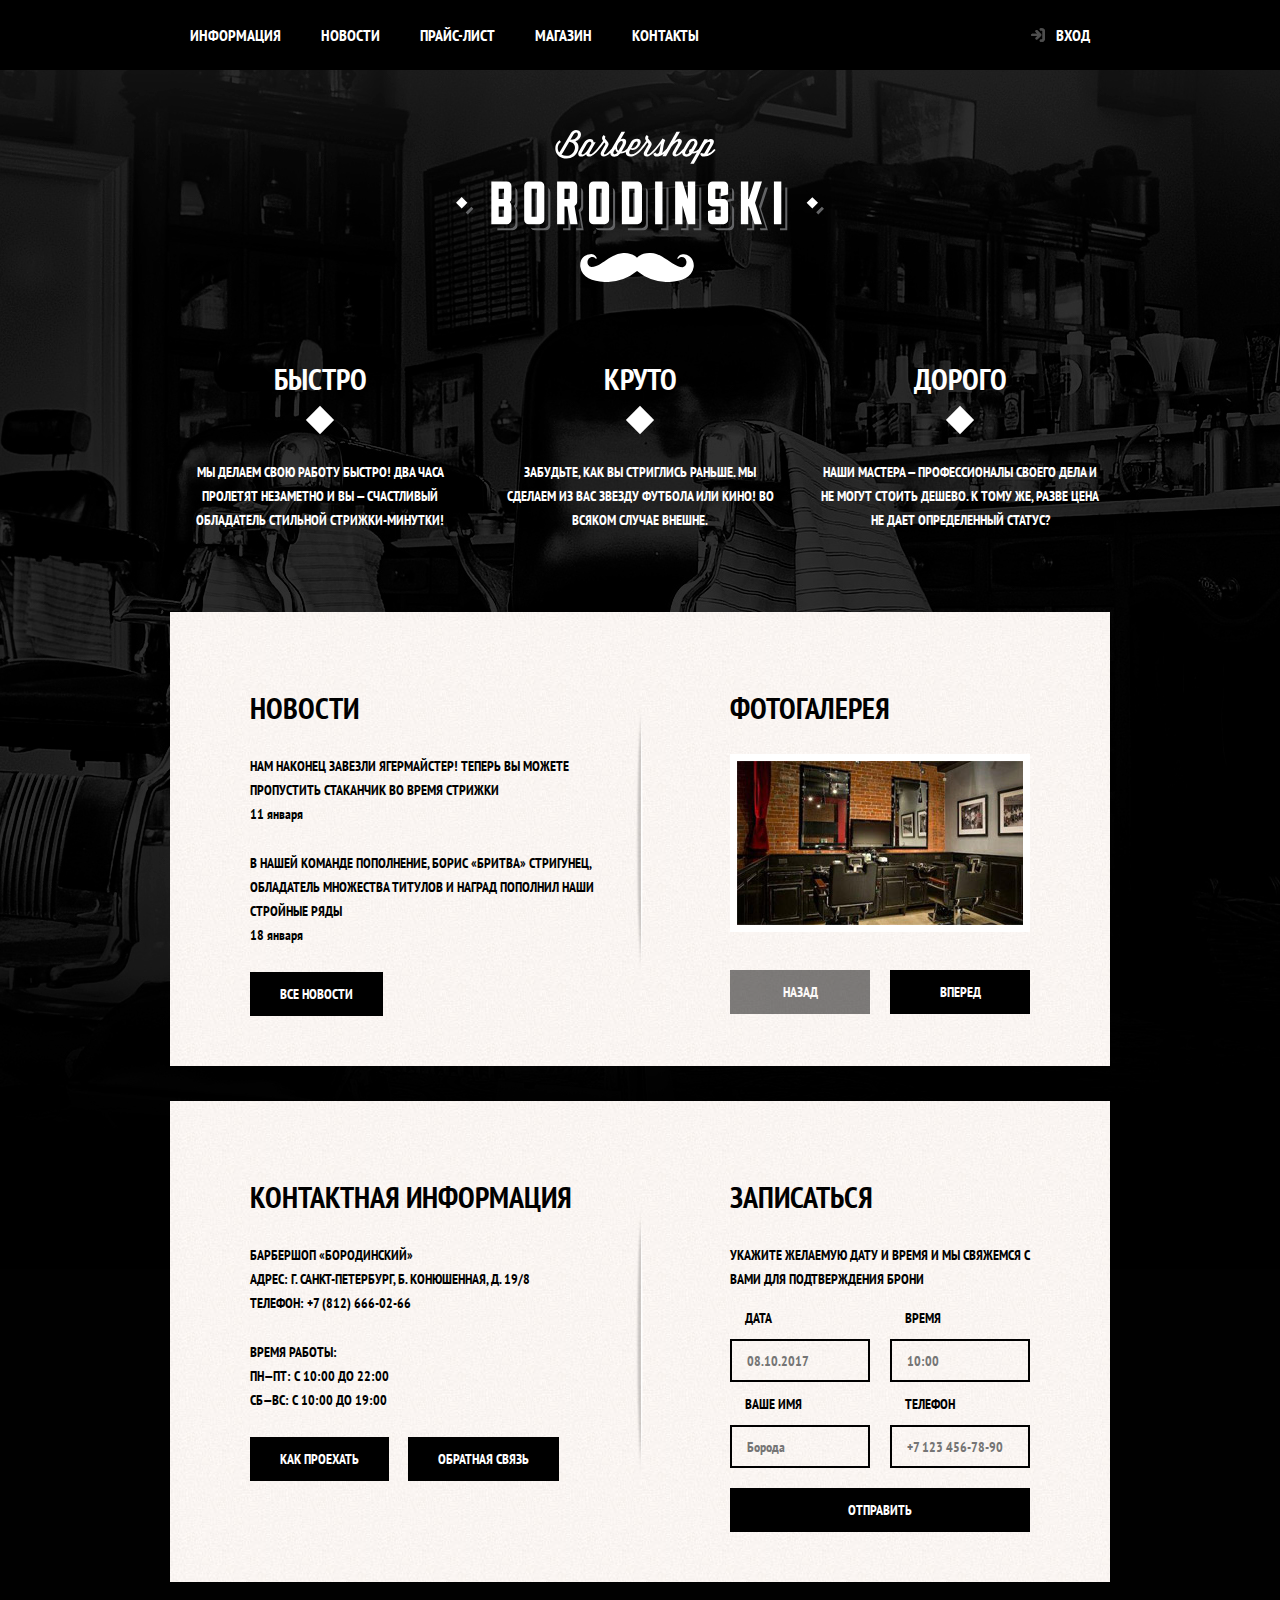
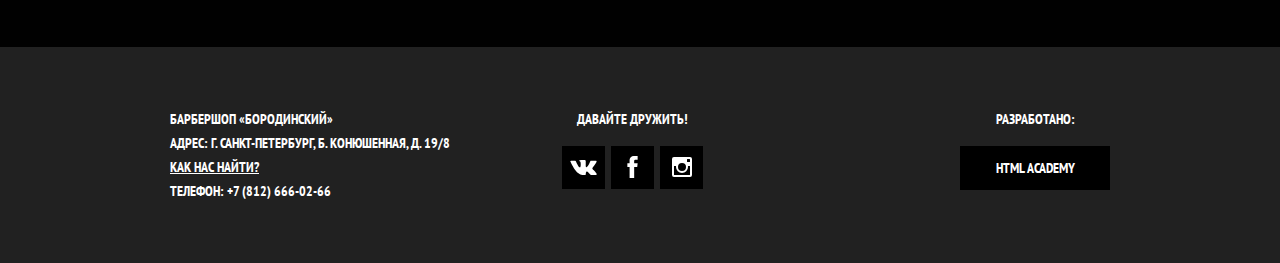
==== commit 35e88c95: "Завершающие действия по учебному проекту, сетка, микросетка, javascript" ====
--- a/index.html
+++ b/index.html
@@ -23,7 +23,7 @@
             <li><a href="contacts.html">Контакты</a></li>
           </ul>
           <ul class="user-navigation">
-            <li class="login-link">
+            <li>
               <a class="login-link" href="login.html">Вход</a>
             </li>
           </ul>
@@ -70,11 +70,13 @@
 
       <section class="gallery">
         <h2>Фотогалерея</h2>
-        <figure class="gallery-content">
-          <a href="#"><img src="img/studio.jpg" width="286" height="164" alt="Интерьер"></a>
-        </figure>
-        <button class="button gallery-button gallery-button-back" type="button">Назад</button>
-        <button class="button gallery-button gallery-button-next" type="button">Вперед</button>
+        <div class="gallery-container">
+          <figure class="gallery-content">
+            <a href="#"><img src="img/studio.jpg" width="286" height="164" alt="Интерьер"></a>
+          </figure>
+          <button class="button gallery-button gallery-button-back" type="button" disabled>Назад</button>
+          <button class="button gallery-button gallery-button-next" type="button">Вперед</button>
+        </div>
       </section>
     </div>
 
@@ -91,7 +93,7 @@
           пн—пт: с 10:00 до 22:00<br>
           сб—вс: с 10:00 до 19:00
         </p>
-        <a class="button contacts-button" href="map.html">Как проехать</a>
+        <a class="button contacts-button contacts-button-map" href="map.html">Как проехать</a>
         <a class="button contacts-button" href="contacts.html">Обратная связь</a>
       </section>
 
@@ -131,9 +133,19 @@
       <div class="footer-social">
         <b>Давайте дружить!</b>
         <ul>
-          <li><a class="social-button" href="#">Вконтакте</a></li>
-          <li><a class="social-button" href="#">Фейсбук</a></li>
-          <li><a class="social-button" href="#">Инстаграм</a></li>
+          <li><a class="social-button" href="#"><span class="visually-hidden">Вконтакте</span>
+                <svg xmlns="http://www.w3.org/2000/svg" width="27" height="15" viewBox="0 0 26.14 14.91">
+                  <path d="M26 13.47l-.09-.17a13.55 13.55 0 0 0-2.6-3q-.87-.83-1.1-1.12A1 1 0 0 1 22 8a10.27 10.27 0 0 1 1.22-1.78l.88-1.16q2.35-3.13 2-4L26 .94a.8.8 0 0 0-.4-.22 2.14 2.14 0 0 0-.87 0h-3.92a.51.51 0 0 0-.27 0h-.3a.6.6 0 0 0-.15.14.93.93 0 0 0-.14.24 22.22 22.22 0 0 1-1.46 3.06q-.5.84-.93 1.46a7 7 0 0 1-.71.91 4.94 4.94 0 0 1-.52.47q-.23.18-.35.15l-.23-.05a.9.9 0 0 1-.31-.33 1.49 1.49 0 0 1-.16-.53v-.55-.65-.57-1.12-1-.75a3.14 3.14 0 0 0 0-.62 2.12 2.12 0 0 0-.14-.44.73.73 0 0 0-.28-.33 1.57 1.57 0 0 0-.46-.18A9 9 0 0 0 12.57 0a8.93 8.93 0 0 0-3.25.33 1.83 1.83 0 0 0-.52.41q-.25.3-.07.33a1.67 1.67 0 0 1 1.16.59l.08.16a2.6 2.6 0 0 1 .19.63 6.32 6.32 0 0 1 .12 1 10.59 10.59 0 0 1 0 1.7q-.07.71-.13 1.1a2.21 2.21 0 0 1-.18.64 2.69 2.69 0 0 1-.16.3l-.07.07a1 1 0 0 1-.37.07.86.86 0 0 1-.46-.19 3.27 3.27 0 0 1-.56-.52 7 7 0 0 1-.66-.93q-.37-.6-.76-1.42l-.22-.39q-.2-.38-.56-1.11t-.62-1.43A.9.9 0 0 0 5.2.9h-.07a.93.93 0 0 0-.22-.16A1.44 1.44 0 0 0 4.6.65L.87.68A1 1 0 0 0 .1.94L0 1a.44.44 0 0 0 0 .22 1.08 1.08 0 0 0 .08.37Q.9 3.53 1.86 5.31t1.66 2.87Q4.23 9.27 5 10.24t1 1.24l.37.41.34.33a8.06 8.06 0 0 0 1 .78 16.34 16.34 0 0 0 1.4.9 7.6 7.6 0 0 0 1.79.72 6.19 6.19 0 0 0 2 .22h1.57a1.08 1.08 0 0 0 .72-.3l.05-.07a.9.9 0 0 0 .1-.25 1.38 1.38 0 0 0 0-.37 4.48 4.48 0 0 1 .09-1.05 2.77 2.77 0 0 1 .23-.71 1.74 1.74 0 0 1 .29-.4 1.19 1.19 0 0 1 .23-.2h.11a.86.86 0 0 1 .77.21 4.52 4.52 0 0 1 .83.79q.39.47.93 1.05a6.41 6.41 0 0 0 1 .87l.27.16a3.31 3.31 0 0 0 .71.3 1.53 1.53 0 0 0 .76.07l3.48-.05a1.58 1.58 0 0 0 .8-.17.68.68 0 0 0 .34-.37 1.06 1.06 0 0 0 0-.46 1.71 1.71 0 0 0-.1-.36z" fill="#fff">
+                  </path>
+                </svg>
+            </a></li>
+          <li><a class="social-button" href="#"><span class="visually-hidden">Фейсбук</span>
+            <svg xmlns="http://www.w3.org/2000/svg" width="19" height="22" viewBox="0 0 10.15 21.74"><path d="M3.34 1.12A4.77 4.77 0 0 1 6.53 0h3.61v3.81H7.81a1.07 1.07 0 0 0-1.09.83v2.55h3.42c-.08 1.23-.24 2.45-.41 3.67h-3v10.87H2.21V10.86H0V7.21h2.19V3.66a3.83 3.83 0 0 1 1.15-2.54z" fill="#fff" /></svg></a></li>
+          <li><a class="social-button" href="#"><span class="visually-hidden">Инстаграм</span>
+                <svg xmlns="http://www.w3.org/2000/svg" width="20" height="20" viewBox="0 0 20 20">
+                  <path d="M18 0H2a2 2 0 0 0-2 2v16a2 2 0 0 0 2 2h16a2 2 0 0 0 2-2V2a2 2 0 0 0-2-2zm-8 6a4 4 0 1 1-4 4 4 4 0 0 1 4-4zM2.5 18a.47.47 0 0 1-.5-.5V9h2.1a3.4 3.4 0 0 0-.1 1 6 6 0 1 0 12 0 3.4 3.4 0 0 0-.1-1H18v8.5a.47.47 0 0 1-.5.5zM18 4.5a.47.47 0 0 1-.5.5h-2a.47.47 0 0 1-.5-.5v-2a.47.47 0 0 1 .5-.5h2a.47.47 0 0 1 .5.5z" fill="#fff">
+                  </path>
+                </svg></a></li>
         </ul>
       </div>
       <p class="footer-copyright">
@@ -142,9 +154,10 @@
       </p>
       </div>
   </footer>
+
   <section class="modal modal-login">
     <h2>Личный кабинет</h2>
-    <p>Введите свой логин и пароль.</p>
+    <p class="modal-description">Введите пожалуйста свой логин и пароль</p>
     <form class="login-form" action="https://echo.htmlacademy.ru" method="post">
       <p>
         <label class="visually-hidden" for="user-login">Логин</label>
@@ -154,7 +167,7 @@
         <label class="visually-hidden" for="user-password">Пароль</label>
         <input class="login-icon-password" id="user-password" type="password" name="password" placeholder="Пароль">
       </p>
-      <p class="login-password-info">
+      <p class="login-help">
         <label class="login-checkbox">
           <input type="checkbox" name="remember" class="visually-hidden">
           <span class="checkbox-indicator"></span>
@@ -169,10 +182,13 @@
 
   <section class="modal modal-map">
     <h2 class="visually-hidden">Как до нас добраться</h2>
+    <iframe src="https://www.google.com/maps/embed?pb=!1m18!1m12!1m3!1d1998.6037999040354!2d30.322010416394033!3d59.938716271971415!2m3!1f0!2f0!3f0!3m2!1i1024!2i768!4f13.1!3m3!1m2!1s0x4696310fca5ba729%3A0xea9c53d4493c879f!2sBolshaya+Konyushennaya+ul.%2C+19%2C+Sankt-Peterburg%2C+Russia%2C+191186!5e0!3m2!1sen!2s!4v1441888483426" width="766" height="560" allowfullscreen></iframe>
     <p>
       <img src="img/map.jpg" width="780" height="560" alt="Офис компании по адресу ул. Большая Конюшенная 19/8, Санкт-Петербург">
     </p>
     <button class="modal-close" type="button">Закрыть</button>
   </section>
+
+  <script src="js/script.js"></script>
 </body>
 </html>--- a/css/style.css
+++ b/css/style.css
@@ -15,6 +15,30 @@
   background-repeat: no-repeat;
 }
 
+a {
+  text-decoration: none;
+}
+
+img {
+  max-width: 100%;
+  height: auto;
+}
+
+.visually-hidden:not(:focus):not(:active),
+input[type="checkbox"].visually-hidden,
+input[type="radio"].visually-hidden {
+  position: absolute;
+  width: 1px;
+  height: 1px;
+  margin: -1px;
+  border: 0;
+  padding: 0;
+  white-space: nowrap;
+  clip-path: inset(100%);
+  clip: rect(0 0 0 0);
+  overflow: hidden;
+}
+
 .inner-page {
   color: #000000;
 
@@ -33,13 +57,12 @@
   background-color: #000000;
 }
 
-a {
-  text-decoration: none;
-}
-
 .button {
+  display: inline-block;
+  margin-right: 16px;
+  padding: 10px 30px;
+  
   font: inherit;
-
   text-align: center;
   color: #ffffff;
   vertical-align: middle;
@@ -53,6 +76,13 @@
 .button:focus,
 .button:active {
   background-color: #663d15;
+}
+
+.button.disabled,
+.button:disabled {
+  cursor: default;
+  opacity: 0.5;
+  background-color: #000000;
 }
 
 .main-navigation {
@@ -101,18 +131,28 @@
 .site-navigation,
 .user-navigation {
   list-style: none;
+  margin: 0;
+  padding: 0;
 }
 
 .site-navigation {
+  display: flex;
+  flex-wrap: wrap;
   width: 620px;
+
 }
 
 .user-navigation {
-  width: 140px;
+  display: flex;
+  max-width: 140px;
 }
 
 .site-navigation a,
 .user-navigation a {
+  display: block;
+  padding: 25px 20px;
+
+  vertical-align: middle;
   color: #ffffff;
 }
 
@@ -123,6 +163,55 @@
   background-color: #242424;
 }
 
+.site-navigation-current {
+  position: relative;
+}
+
+.site-navigation-current a[href] {
+  pointer-events: none;
+}
+
+.site-navigation-current a:not([href]) {
+  background-color: #000000;
+}
+
+.site-navigation-current::after {
+  content: "";
+
+  position: absolute;
+  right: 20px;
+  bottom: 0;
+  left: 20px;
+
+  height: 5px;
+
+  background-color: #ffffff;
+}
+
+.user-navigation .login-link {
+  position: relative;
+  padding-left: 50px;
+}
+
+.login-link::before {
+  content: "";
+  position: absolute;
+  top: 27px;
+  left: 24px;
+  width: 16px;
+  height: 18px;
+  background-image: url("../img/login.svg");
+  background-repeat: no-repeat;
+  background-position: 0 0;
+  opacity: 0.3;
+}
+
+.login-link:hover::before,
+.login-link:focus::before,
+.login-link:active::before {
+  opacity: 1;
+}
+
 .container {
   width: 940px;
   margin: 0 auto;
@@ -144,12 +233,39 @@
 
 .feature-item {
   width: 300px;
+
   text-align: center;
 }
 
 .feature-item h3 {
+  position: relative;
+
+  margin: 0;
+  margin-bottom: 60px;
+
   font-size: 30px;
   line-height: 42px;
+
+}
+
+.feature-item h3::after {
+  content: "";
+
+  position: absolute;
+  bottom: -30px;
+  left: 50%;
+
+  width: 20px;
+  height: 20px;
+  margin-left: -10px;
+
+  background-color: #ffffff;
+
+  transform: rotate(45deg);
+}
+
+.feature-item p {
+  margin: 0 10px;
 }
 
 .index-columns {
@@ -157,13 +273,11 @@
   justify-content: space-between;
   padding: 50px 80px;
   margin-bottom: 35px;
-
   color: #000000;
-
   background-color: #f8f5f2;
-  background-image: url("img/pattern-light.jpg");
-  background-position: 0 0;
-  background-repeat: repeat;
+  background-image: url("../img/line.png"), url("../img/pattern-light.jpg");
+  background-position: center, 0 0;
+  background-repeat: no-repeat, repeat;
 }
 
 .index-columns h2 {
@@ -183,6 +297,29 @@
   width: 380px;
 }
 
+.news {
+  width: 380px;
+}
+
+.news-list {
+  margin: 0;
+  margin-bottom: 25px;
+  padding: 0;
+  list-style: none;
+}
+
+.news-item {
+  margin-bottom: 25px;
+}
+
+.news-item p {
+  margin: 0;
+}
+
+.news-item time {
+  text-transform: none;
+}
+
 .price-info,
 .price-table {
   width: 460px;
@@ -209,20 +346,86 @@
 }
 
 .gallery-content {
+  height: 164px;
+  margin: 0;
+  
   background-color: #cccccc;
   border: 7px solid #ffffff;
 }
 
+.gallery-content img {
+  width: 286px;
+  height: 164px;
+}
+
+.gallery-container {
+  position: relative;
+
+  height: 260px;
+}
+
+.gallery-button {
+  box-sizing: border-box;
+  position: absolute;
+  bottom: 0;
+  width: 140px;
+  margin: 0;
+}
+
+.gallery-button-back {
+  left: 0;
+}
+
+.gallery-button-next {
+  right: 0;
+}
+
 .contacts {
   width: 380px;
 }
 
+.contacts p {
+  margin: 0;
+  margin-bottom: 25px;
+}
+
 .appointment {
   width: 300px;
 }
 
+.appointment-info {
+  margin: 0;
+  margin-bottom: 15px;
+}
+
+.appointment-form {
+  display: flex;
+  flex-wrap: wrap;
+  justify-content: space-between;
+}
+
+.appointment-item {
+  width: 140px;
+  margin: 0;
+  margin-bottom: 10px;
+} 
+
+.appointment-item label {
+  display: block;
+  margin-bottom: 9px;
+  margin-left: 15px;
+}
+
 .appointment-item input {
+  box-sizing: border-box;
+  width: 140px;
+  padding-top: 8px;
+  padding-left: 15px;
+  padding-right: 15px;
+  padding-bottom: 7px;
+  
   font: inherit;
+
   background-color: transparent;
   border: 2px solid #000000;
 }
@@ -231,6 +434,13 @@
   border-color: #663d15;
 }
 
+.appointment .button {
+  display: block;
+  width: 100%;
+  margin-top: 10px;
+  margin-right: 0;
+}
+
 .page-title {
   margin: 0;
   margin-bottom: 15px;
@@ -241,11 +451,39 @@
 }
 
 .breadcrumbs {
+  display: flex;
+  justify-content: flex-start;
+  flex-wrap: wrap;
   padding: 0;
   margin: 0;
   margin-bottom: 50px;
-
+  
   list-style: none;
+}
+
+.breadcrumbs li {
+  position: relative;
+
+  margin-right: 42px;
+}
+
+.breadcrumbs li:last-child {
+  margin-right: 0;
+}
+
+.breadcrumbs li::after {
+  content: "";
+
+  position: absolute;
+  top: 7px;
+  right: -25px;
+
+  width: 8px;
+  height: 8px;
+
+  background-color: #000000;
+  
+  transform: rotate(45deg);
 }
 
 .breadcrumbs a {
@@ -261,6 +499,10 @@
   color: #aba9a7;
 }
 
+.breadcrumbs-current::after {
+  display: none;
+}
+
 .catalog-columns {
   display: flex;
   justify-content: space-between;
@@ -271,17 +513,39 @@
 }
 
 .filter fieldset {
+  padding: 0;
+  margin: 0;
+  margin-bottom: 30px;
   border: none;
 }
 
+.filter fieldset:first-child {
+  margin-bottom: 35px;
+}
+
 .filter legend {
+  margin-bottom: 26px;
   font-size: 24px;
   line-height: 30px;
 }
 
 .filter ul {
+  padding: 0;
+  margin: 0;
   list-style: none;
   line-height: 18px;
+}
+
+.filter-option {
+  margin-bottom: 19px;
+  padding-left: 45px;
+}
+
+.filter-option label {
+  position: relative;
+  display: block;
+  cursor: pointer;
+  user-select: none;
 }
 
 .filter-input:hover + label,
@@ -289,10 +553,53 @@
   color: #663d15;
 }
 
+.filter-input-checkbox + label::before {
+  content: "";
+  position: absolute;
+  left: -42px;
+  top: 0;
+  width: 16px;
+  height: 16px;
+  border: 2px solid #000000;
+}
+
+.filter-input-checkbox:checked + label::after {
+  content: "";
+  position: absolute;
+  top: 4px;
+  left: -38px;
+  width: 12px;
+  height: 12px;
+  background-image: url("../img/cross.svg");
+  background-repeat: no-repeat;
+  background-position: 0 0;
+}
+
+.filter-input-radio + label::before {
+  content: "";
+  position: absolute;
+  left: -42px;
+  top: -1px;
+  width: 16px;
+  height: 16px;
+  border: 2px solid #000000;
+  border-radius: 50%;
+}
+
 .filter-input:disabled + label {
   color: #000000;
-
   opacity: 0.5;
+}
+
+.filter-input-radio:checked + label::after {
+  content: "";
+  position: absolute;
+  top: 5px;
+  left: -36px;
+  width: 8px;
+  height: 8px;
+  background-color: #000000;
+  border-radius: 50%;
 }
 
 .catalog {
@@ -305,7 +612,6 @@
   padding: 0;
   margin: 0;
   margin-bottom: 25px;
-
   list-style: none;
 }
 
@@ -313,7 +619,6 @@
   width: 220px;
   margin-bottom: 20px;
   margin-right: 20px;
-
   background-color: #f8f8f8;
   box-shadow: 0 0 10px rgba(0, 0, 0, 0.1);
 }
@@ -327,36 +632,77 @@
 }
 
 .catalog-item a {
+  display: flex;
+  flex-direction: column;
   color: #000000;
 }
 
 .catalog-item h3 {
+  order: 1;
+  margin-top: 17px;
+  margin-bottom: 12px;
+  margin-left: 16px;
+  margin-right: 15px;
   font-size: 14px;
   line-height: 18px;
 }
 
 .catalog-category {
+  display: block;
   text-transform: none;
 }
 
+.catalog-item-image {
+  width: 220px;
+  height: 165px;
+  margin: 0;
+}
+
+.catalog-item-price {
+  display: flex;
+  margin: 15px;
+  margin-top: 0;
+}
+
 .catalog-item-price b {
+  width: 112px;
+  padding: 13px 25px 11px;
   font-size: 14px;
   line-height: 20px;
   text-align: center;
-
   background-color: #e5e5e5;
 }
 
 .catalog-item-price .button {
+  width: 50px;
+  padding: 13px 18px 11px;
+  margin-right: 0;
   line-height: 20px;
   color: #ffffff;
 }
 
 .pagination-list {
+  display: flex;
+  flex-wrap: wrap;
+  
+  padding: 0;
+  margin: 0;
+
   list-style: none;
 }
 
+.pagination-item {
+  margin-right: 5px;
+}
+
+.pagination-item:last-child {
+  margin-right: 0;
+}
+
 .pagination-item a {
+  display: block;
+  padding: 10px 19px;
+
   color: #ffffff;
 
   background-color: #000000;
@@ -383,6 +729,9 @@
 }
 
 .product-photo-preview {
+  display: flex;
+  padding: 0;
+  margin: 0;
   list-style: none;
 }
 
@@ -391,11 +740,34 @@
 }
 
 .product-photo-preview li {
+  width: 140px;
+  height: 149px;
+  margin-right: 20px;
   box-shadow: 0 0 10px 2px rgba(0, 0, 0, 0.1);
 }
 
+.product-photo-preview li:nth-child(3n) {
+  margin-right: 0;
+}
+
 .product-photo-full {
+  width: 460px;
+  height: 498px;
+  margin: 0;
+  margin-bottom: 20px;
+
   box-shadow: 0 0 10px 2px rgba(0, 0, 0, 0.1);
+}
+
+.product-description {
+  display: flex;
+  justify-content: space-between;
+  padding-right: 10px;
+  margin-bottom: 29px;
+}
+
+.product-description p {
+  width: 200px;
 }
 
 .product-article {
@@ -404,14 +776,29 @@
 }
 
 .product-price b {
+  width: 112px;
+  padding-top: 13px;
+  padding-left: 36px;
+  padding-right: 36px;
+  padding-bottom: 11px;
   line-height: 20px;
   text-align: center;
-
   background-color: #e5e5e5;
+  box-sizing: border-box;
+}
+
+.product-price .button {
+  padding-left: 17px;
+  padding-right: 17px;
 }
 
 .product-info {
   width: 390px;
+  padding-top: 23px;
+}
+
+.product-info p {
+  margin: 0;
 }
 
 .product-info h3,
@@ -422,6 +809,20 @@
   line-height: 30px;
 }
 
+.product-info h3 {
+  margin: 0;
+  margin-bottom: 27px;
+}
+
+.product-info .product-text {
+  margin-bottom: 35px;
+}
+
+.product-info .product-price {
+  display: flex;
+  margin-bottom: 63px;
+}
+
 .used-products h3,
 .price-info h3,
 .about h3 {
@@ -429,69 +830,163 @@
 }
 
 .product-info ul {
+  margin: 0;
+  padding: 0;
   list-style: none;
 }
 
-
-.decoration {
+.product-info li {
+  position: relative;
+  padding-left: 23px;
+}
+
+.product-info li::before {
+  content: "";
+
+  position: absolute;
+  top: 7px;
+  left: 2px;
+
+  width: 8px;
+  height: 8px;
+  background-color: #000000;
+
+  transform: rotate(45deg);
+}
+
+.inner-content {
+  margin-bottom: 75px;
+}
+
+.inner-content h2 {
+  margin-top: 60px;
+  margin-bottom: 30px;
+
+  font-size: 24px;
+  line-height: 30px;
+}
+
+.inner-content h3 {
+  margin-top: 60px;
+  margin-bottom: 30px;
+
+  font-size: 20px;
+  line-height: 24px;
+}
+
+.inner-content h2 + h3 {
+  margin-top: 30px;
+}
+
+.inner-content p {
+  margin: 14px 0;
+}
+
+.inner-content table {
+  border-collapse: collapse;
+}
+
+.inner-content td {
+  padding: 10px 15px;
+
+  border: 2px solid #000000;
+}
+
+.inner-content .big-heading {
+  display: flex;
+  align-items: center;
+  margin-top: 55px;
+  margin-bottom: 65px;
   font-size: 48px;
   line-height: 48px;
   text-align: center;
 }
 
-.decoration::before, .decoration::after {
+.big-heading::before,
+.big-heading::after {
   content: "";
-  display: inline-block;
+  flex-grow: 1;
+  flex-shrink: 0;
+  width: 50px;
+  height: 2px;
+  background: #000000;
+}
+
+.big-heading::before {
+  margin-right: 25px;
+}
+
+.big-heading::after {
+  margin-left: 25px;
+}
+
+.custom-list-1 {
+  margin: 14px 0;
+  padding: 0;
+  list-style: none;
+}
+
+.custom-list-1 li {
   position: relative;
-  top: -15px;
-
-  width: 100px;
-  height: 10px;
-
-  border-bottom: 2px solid #000101;
-}
-
-
-.used-products ul {
-  list-style: none;
-}
-
-.price-table {
-  border-collapse: collapse;
-  font-size: 14px;
-  line-height: 24px;
-}
-
-.price-table th {
-  padding: 10px;
-  padding-left: 15px;
-  text-align: left;
-
-}
-
-.price-table td {
-  padding: 10px;
+  margin-bottom: 15px;
+  padding-left: 20px;
+}
+
+.custom-list-1 li::before {
+  content: "";
+  position: absolute;
+  top: 8px;
+  left: 0;
+  width: 8px;
+  height: 8px;
+  background-color: #000000;
+  transform: rotate(45deg);
+}
+
+.custom-table-1 {
+  width: 100%;
+}
+
+.custom-table-1 td {
+  width: 50%;
+}
+
+.custom-table-1 td:last-child {
   text-align: center;
 }
 
-.price-table td, .price-table th {
-    border: 2px solid #000101;
-}
-
-.about-wrapper {
-  display: flex;
-  justify-content: flex-start;
-}
-
-.about-wrapper p {
-  font-size: 14px;
-  line-height: 24px;
-  width: 380px;
-  margin: 0px;
-}
-
-.about-wrapper p:first-of-type {
-  margin-right: 100px;
+.inner-columns {
+  display: flex;
+  justify-content: space-between;
+  flex-wrap: wrap;
+
+  margin: 60px 0;
+}
+
+.inner-column-left,
+.inner-column-right {
+  width: 460px;
+}
+
+.inner-column-left *:first-child,
+.inner-column-right *:first-child {
+  margin-top: 0;
+}
+
+.inner-column-left *:last-child,
+.inner-column-right *:last-child {
+  margin-bottom: 0;
+}
+
+.inner-columns > h2:first-child {
+  width: 460px;
+  margin-top: 0;
+  margin-right: 460px;
+  margin-right: calc(100% - 460px);
+}
+
+.short-text {
+  padding-right: 80px;
 }
 
 .main-footer {
@@ -500,7 +995,7 @@
 
   color: #ffffff;
   background-color: #212121;
-  background-image: url("img/pattern-dark.jpg");
+  background-image: url("../img/pattern-dark.jpg");
   background-position: 0 0;
   background-repeat: repeat;
 }
@@ -531,24 +1026,61 @@
 
 .footer-social {
   width: 145px;
-
+  
   text-align: center;
 }
 
 .footer-social ul {
+  display: flex;
+  flex-wrap: wrap;
+  justify-content: space-between;
+  width: 141px;
+  margin: 0 auto;
+  padding: 0;
+  
   list-style: none;
 }
 
+.footer-social b {
+  display: block;
+  margin-bottom: 15px;
+}
+
 .social-button {
-  color: #ffffff;
+  display: flex;
+  align-items: center;
+  justify-content: center;
+  width: 43px;
+  height: 43px;
+
+  background-color: #000000;
+}
+
+.social-button:hover,
+.social-button:focus {
+  background-color: #ffffff;
+}
+
+.social-button:hover path,
+.social-button:focus path {
+  fill: #000000;
 }
 
 .footer-copyright {
   width: 150px;
   margin: 0;
   margin-left: auto;
-
   text-align: center;
+}
+
+.footer-copyright .button {
+  display: block;
+  margin-right: 0;
+}
+
+.footer-copyright b {
+  display: block;
+  margin-bottom: 15px;
 }
 
 .footer-copyright .button:hover,
@@ -558,32 +1090,171 @@
   background-color: #ffffff;
 }
 
+@keyframes bounce {
+  0% {
+    transform: translateY(-2000px);
+  }
+
+  70% {
+    transform: translateY(30px);
+  }
+
+  90% {
+    transform: translateY(-10px);
+  }
+
+  100% {
+    transform: translateY(0);
+  }
+}
+
+@keyframes shake {
+  0%, 100% {
+    transform: translateX(0);
+  }
+
+  10%, 30%, 50%, 70%, 90% {
+    transform: translateX(-10px);
+  }
+
+  20%, 40%, 60%, 80% {
+    transform: translateX(10px);
+  }
+}
+
+/* Всплывающая форма */
+
 .modal {
+  position: fixed;
   color: #000000;
 
+  display: none;
+
   background-color: #f8f3f0;
-  background-image: url("img/pattern-light.jpg");
+  background-image: url("../img/pattern-light.jpg");
   background-position: 0 0;
   background-repeat: repeat;
-}
-
-.modal h2 {
+  box-shadow: 0 30px 50px rgba(0, 0, 0, 0.7);
+}
+
+.modal-show {
+  display: block;
+  animation: bounce 0.6s;
+}
+
+.modal-error {
+  animation: shake 0.6s;
+}
+
+.modal-login {
+  top: 120px;
+  left: 50%;
+
+  width: 300px;
+  margin-left: -230px;
+  padding: 50px 80px;
+}
+
+.modal-close {
+  position: absolute;
+  top: 0;
+  right: -34px;
+  
+  width: 22px;
+  height: 22px;
+
+  font-size: 0;
+
+  background-color: transparent;
+  border: 0;
+
+  cursor: pointer;
+}
+
+.modal-close::before,
+.modal-close::after {
+  content: "";
+
+  position: absolute;
+  top: 10px;
+  left: 2px;
+
+  width: 19px;
+  height: 3px;
+
+  background-color: #d0d0d0;
+}
+
+.modal-close::before {
+  transform: rotate(45deg);
+}
+
+.modal-close::after {
+  transform: rotate(-45deg);
+}
+
+.modal-login h2 {
+  margin: 0;
+  margin-bottom: 20px;
+
   font-size: 30px;
   line-height: 42px;
 }
 
+.modal-description {
+  margin: 0;
+  margin-bottom: 10px;
+}
+
+.login-form p {
+  margin: 0;
+  margin-bottom: 10px;
+}
+
 .login-form input[type="text"],
 .login-form input[type="password"] {
+  box-sizing: border-box;
+  width: 300px;
+  padding: 10px 15px;
+  padding-right: 40px;
+  
   font: inherit;
   color: #000000;
   text-transform: uppercase;
-
+  
   background-color: #f9f6f3;
   border: 2px solid #000000;
 }
 
 .login-form input:focus {
   border-color: #663d15;
+}
+
+.login-form .login-help {
+  display: flex;
+  flex-wrap: wrap;
+  justify-content: space-between;
+  margin: 15px 0;
+}
+
+.login-icon-user {
+  background-image: url("../img/user.svg");
+  background-position: 270px center;
+  background-repeat: no-repeat;
+}
+
+.login-icon-password {
+  background-image: url("../img/lock.svg");
+  background-position: 270px center;
+  background-repeat: no-repeat;
+}
+
+.login-checkbox {
+  position: relative;
+
+  padding-left: 30px;
+
+  cursor: pointer;
 }
 
 .login-checkbox:hover,
@@ -591,6 +1262,45 @@
   color: #663d15;
 }
 
+.login-checkbox input[type="checkbox"] + .checkbox-indicator {
+  position: absolute;
+  top: 0;
+  left: 0;
+
+  width: 17px;
+  height: 17px;
+
+  border: 2px solid #000000;
+}
+
+.login-checkbox input[type="checkbox"]:focus + .checkbox-indicator {
+  border-color: #663d15;
+  outline: thin dotted;
+  outline: 5px auto -webkit-focus-ring-color;
+}
+
+.login-checkbox input[type="checkbox"]:checked + .checkbox-indicator::before,
+.login-checkbox input[type="checkbox"]:checked + .checkbox-indicator::after {
+  content: "";
+
+  position: absolute;
+  top: 8px;
+  left: 1px;
+
+  width: 15px;
+  height: 2px;
+
+  background-color: #000000;
+}
+
+.login-checkbox input[type="checkbox"]:checked + .checkbox-indicator::before {
+  transform: rotate(45deg);
+}
+
+.login-checkbox input[type="checkbox"]:checked + .checkbox-indicator::after {
+  transform: rotate(-45deg);
+}
+
 .restore {
   color: #000000;
   text-decoration: underline;
@@ -601,3 +1311,33 @@
   text-decoration: none;
 }
 
+.login-form .button {
+  width: 100%;
+  margin-right: 0;
+}
+
+.modal-map {
+  top: 50%;
+  left: 50%;
+
+  width: 766px;
+  height: 561px;
+  margin-top: -280px;
+  margin-left: -390px;
+
+  border: 7px solid white;
+}
+
+.modal-map p {
+  position: absolute;
+  top: 0;
+  left: 0;
+  z-index: 1;
+  margin: 0;
+}
+
+.modal-map iframe {
+  position: relative;
+  z-index: 2;
+  border: none;
+}
